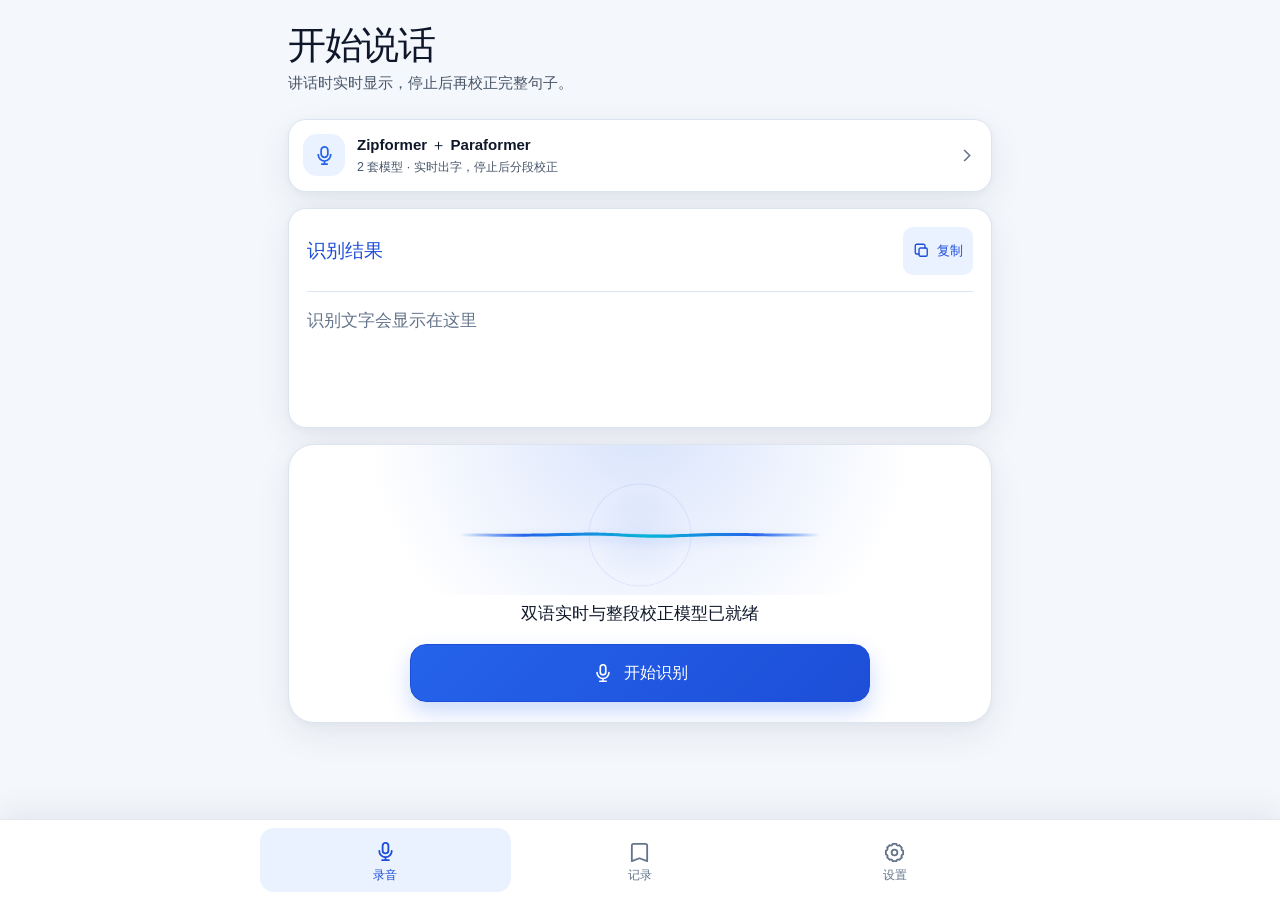
==== android-app/app/src/main/assets/web/index.html @ 5f0e1210 "修复安卓网页安全策略告警" ====
<!doctype html>
<html lang="zh-CN">
<head>
  <meta charset="utf-8">
  <meta name="viewport" content="width=device-width, initial-scale=1, viewport-fit=cover">
  <meta name="color-scheme" content="light dark">
  <meta http-equiv="Content-Security-Policy" content="default-src 'self'; script-src 'self'; style-src 'self'; img-src 'self' data:; connect-src 'none'; media-src 'none'; object-src 'none'; frame-src 'none'; base-uri 'none'; form-action 'none'">
  <title>悬浮语音按钮</title>
  <link rel="stylesheet" href="styles.css?v=20260819-32">
</head>
<body>
  <a class="skip-link" href="#mainContent">跳到主要内容</a>

  <div class="app-shell">
    <main id="mainContent" class="main-content" tabindex="-1">
      <section class="page is-active" data-page="recording" aria-labelledby="recordingTitle">
        <header class="page-header recording-header">
          <div>
            <h1 id="recordingTitle">开始说话</h1>
            <p class="page-intro">讲话时实时显示，停止后再校正完整句子。</p>
          </div>
        </header>

        <button id="activeModelsButton" class="active-models-card" type="button" aria-label="查看识别模型">
          <span class="active-models-icon" aria-hidden="true">
            <svg viewBox="0 0 24 24"><rect x="8.5" y="3" width="7" height="11" rx="3.5"></rect><path d="M5.5 10.5v.8a6.5 6.5 0 0 0 13 0v-.8M12 17.8V21M8.5 21h7"></path></svg>
          </span>
          <span class="active-models-copy">
            <strong id="activeModelsTitle">Zipformer ＋ Paraformer</strong>
            <span id="activeModelsDetail">实时出字，并在停止后分段校正</span>
          </span>
          <svg class="active-models-chevron" viewBox="0 0 24 24" aria-hidden="true"><path d="m9 5 7 7-7 7"></path></svg>
        </button>

        <section class="transcript-card" aria-labelledby="transcriptTitle">
          <div class="section-heading compact-heading">
            <div>
              <h2 id="transcriptTitle" class="transcript-section-title">识别结果</h2>
            </div>
            <button id="copyTranscriptButton" class="icon-text-button" type="button">
              <svg viewBox="0 0 24 24" aria-hidden="true">
                <rect x="8" y="8" width="11" height="11" rx="2"></rect>
                <path d="M16 8V5a2 2 0 0 0-2-2H5a2 2 0 0 0-2 2v9a2 2 0 0 0 2 2h3"></path>
              </svg>
              复制
            </button>
          </div>
          <p id="transcriptText" class="transcript-text is-placeholder">识别文字会显示在这里</p>
          <p id="recognitionAnnouncement" class="visually-hidden" aria-live="polite" aria-atomic="true"></p>
        </section>

        <section class="voice-stage" aria-labelledby="statusText">
          <div class="wave-shell" id="waveShell" data-active="false">
            <div class="wave-halo" aria-hidden="true"></div>
            <svg class="waveform" viewBox="0 0 360 112" role="img" aria-label="实时麦克风声波">
              <defs>
                <linearGradient id="waveGradientPrimary" x1="0" y1="0" x2="1" y2="0">
                  <stop offset="0" stop-color="#2563eb" stop-opacity="0"></stop>
                  <stop offset="0.18" stop-color="#2563eb"></stop>
                  <stop offset="0.52" stop-color="#06b6d4"></stop>
                  <stop offset="0.82" stop-color="#2563eb"></stop>
                  <stop offset="1" stop-color="#2563eb" stop-opacity="0"></stop>
                </linearGradient>
                <linearGradient id="waveGradientSoft" x1="0" y1="0" x2="1" y2="0">
                  <stop offset="0" stop-color="#38bdf8" stop-opacity="0"></stop>
                  <stop offset="0.5" stop-color="#38bdf8" stop-opacity="0.72"></stop>
                  <stop offset="1" stop-color="#38bdf8" stop-opacity="0"></stop>
                </linearGradient>
              </defs>
              <path id="waveBack" class="wave-path wave-path-back" d="M0 56 L360 56"></path>
              <path id="waveMiddle" class="wave-path wave-path-middle" d="M0 56 L360 56"></path>
              <path id="waveFront" class="wave-path wave-path-front" d="M0 56 L360 56"></path>
            </svg>
          </div>

          <div class="status-copy">
            <h2 id="statusText" aria-live="polite">正在检查本地模型…</h2>
          </div>

          <div class="record-actions">
            <button id="recordButton" class="button button-primary record-button" type="button">
              <svg class="button-icon" viewBox="0 0 24 24" aria-hidden="true">
                <rect x="9" y="3" width="6" height="11" rx="3"></rect>
                <path d="M5.5 11.5a6.5 6.5 0 0 0 13 0M12 18v3M8.5 21h7"></path>
              </svg>
              <span id="recordButtonText">开始识别</span>
            </button>
            <button id="cancelButton" class="button button-quiet is-hidden" type="button">取消本次</button>
            <p id="statusHint" class="status-hint">准备完成后即可开始识别</p>
          </div>
        </section>

        <button id="resourceNotice" class="resource-notice is-hidden" type="button">
          <svg viewBox="0 0 24 24" aria-hidden="true"><path d="M12 3v12m0 0 4-4m-4 4-4-4"></path><path d="M5 19h14"></path></svg>
          <span>需要先下载离线模型，点此前往设置</span>
        </button>
      </section>

      <section class="page" data-page="history" aria-labelledby="historyTitle" hidden>
        <header class="page-header">
          <div>
            <h1 id="historyTitle">识别记录</h1>
            <p id="historyCount" class="page-intro">还没有记录</p>
          </div>
          <button id="clearHistoryButton" class="button button-danger-quiet" type="button">清空</button>
        </header>

        <div class="search-field">
          <svg viewBox="0 0 24 24" aria-hidden="true"><circle cx="11" cy="11" r="7"></circle><path d="m20 20-4-4"></path></svg>
          <label class="visually-hidden" for="historySearch">搜索识别记录</label>
          <input id="historySearch" type="search" inputmode="search" placeholder="搜索记录" autocomplete="off">
        </div>

        <div id="historyEmpty" class="empty-state">
          <div class="empty-icon" aria-hidden="true">
            <svg viewBox="0 0 24 24"><path d="M7 3h10a2 2 0 0 1 2 2v16l-7-3-7 3V5a2 2 0 0 1 2-2Z"></path></svg>
          </div>
          <h2>识别完成后会出现在这里</h2>
          <p>最多保存 500 条；本地识别不上传录音，系统识别取决于手机语音服务。</p>
        </div>
        <div id="historyList" class="history-list"></div>
        <button id="loadMoreHistory" class="button button-secondary is-hidden" type="button">显示更多记录</button>
      </section>

      <section class="page" data-page="settings" aria-labelledby="settingsTitle" hidden>
        <header class="page-header">
          <div>
            <h1 id="settingsTitle">设置</h1>
            <p class="page-intro">选择适合中英混说的方案，并管理离线模型。</p>
          </div>
        </header>

        <section class="settings-section" aria-labelledby="engineTitle">
          <div class="section-heading">
            <div>
              <p class="section-kicker engine-section-kicker">识别方案</p>
              <h2 id="engineTitle" class="visually-hidden">识别方案</h2>
            </div>
          </div>
          <div class="engine-mode-switch" role="tablist" aria-label="识别方案类型">
            <button type="button" role="tab" data-engine-mode="correction" aria-selected="true">识别加校正</button>
            <button type="button" role="tab" data-engine-mode="recognition" aria-selected="false">仅识别</button>
          </div>
          <div class="engine-options" id="engineOptions">
            <label class="engine-card" data-engine-mode="correction">
              <input type="radio" name="engine" value="local_dual">
              <span class="radio-mark" aria-hidden="true"></span>
              <span class="engine-copy"><strong>Zipformer ＋ Paraformer</strong><small>两套模型：实时出字，停止后按语音片段校正</small><em>推荐 · 2 套模型 · 约 135.5 MB</em></span>
            </label>
            <label class="engine-card" data-engine-mode="correction">
              <input type="radio" name="engine" value="local_dual_qwen">
              <span class="radio-mark" aria-hidden="true"></span>
              <span class="engine-copy"><strong>Zipformer ＋ Qwen3-ASR</strong><small>实时出字，停止后使用高质量模型校正中英文混说</small><em>高质量 · 2 套模型 · 约 998.6 MB</em></span>
            </label>
            <label class="engine-card" data-engine-mode="recognition">
              <input type="radio" name="engine" value="local_zipformer">
              <span class="radio-mark" aria-hidden="true"></span>
              <span class="engine-copy"><strong>仅 Zipformer</strong><small>一套实时模型：边说边显示，响应更快</small><em>1 套模型 · 约 57.4 MB</em></span>
            </label>
            <label class="engine-card" data-engine-mode="recognition">
              <input type="radio" name="engine" value="local_paraformer">
              <span class="radio-mark" aria-hidden="true"></span>
              <span class="engine-copy"><strong>仅 Paraformer</strong><small>一套整段模型：停止后生成文字，不显示实时结果</small><em>1 套模型 · 约 78.1 MB</em></span>
            </label>
            <label class="engine-card" data-engine-mode="recognition">
              <input type="radio" name="engine" value="local_qwen">
              <span class="radio-mark" aria-hidden="true"></span>
              <span class="engine-copy"><strong>仅 Qwen3-ASR</strong><small>一套高质量整段模型：停止后生成文字，不显示实时结果</small><em>1 套模型 · 约 941.3 MB</em></span>
            </label>
          </div>
        </section>

        <section class="settings-section" aria-labelledby="resourceTitle">
          <div class="section-heading">
            <div>
              <h2 id="resourceTitle" class="resource-section-title">离线模型</h2>
            </div>
          </div>
          <div id="resourceList" class="resource-list"></div>
          <p id="resourceAnnouncement" class="visually-hidden" aria-live="polite" aria-atomic="true"></p>
        </section>

        <section class="settings-section overlay-appearance" aria-labelledby="overlayTitle overlayAppearanceTitle">
          <div class="setting-row">
            <div class="setting-icon" aria-hidden="true">
              <svg viewBox="0 0 24 24"><rect x="3" y="4" width="18" height="16" rx="3"></rect><circle cx="17" cy="8" r="2"></circle></svg>
            </div>
            <div class="setting-copy">
              <h2 id="overlayTitle">悬浮语音按钮</h2>
              <p id="overlayStatus">开启后可在其他应用上方开始识别。</p>
            </div>
            <label class="switch-control">
              <span class="visually-hidden">开启悬浮语音按钮</span>
              <input id="overlaySwitch" type="checkbox">
              <span class="switch-track" aria-hidden="true"><span class="switch-thumb"></span></span>
            </label>
          </div>
          <div class="section-heading">
            <div>
              <p class="section-kicker">悬浮外观</p>
              <h2 id="overlayAppearanceTitle">文字与透明度</h2>
            </div>
          </div>
          <div id="overlayPreview" class="overlay-demo" aria-label="可交互的悬浮球预览">
            <div id="overlayPreviewText" class="overlay-demo-text" aria-live="polite">待机：点击悬浮球开始识别。</div>
            <button id="overlayPreviewOrb" class="overlay-demo-orb" type="button" aria-pressed="false" aria-label="悬浮球当前为待机，点击开始录音">
              <svg id="overlayWaveform" class="overlay-waveform" viewBox="0 0 120 72" aria-hidden="true" focusable="false">
                <defs>
                  <linearGradient id="overlayWaveGradientPrimary" x1="0" y1="0" x2="1" y2="0">
                    <stop offset="0" stop-color="#2563eb" stop-opacity="0"></stop>
                    <stop offset="0.18" stop-color="#2563eb"></stop>
                    <stop offset="0.52" stop-color="#06b6d4"></stop>
                    <stop offset="0.82" stop-color="#2563eb"></stop>
                    <stop offset="1" stop-color="#2563eb" stop-opacity="0"></stop>
                  </linearGradient>
                  <linearGradient id="overlayWaveGradientSoft" x1="0" y1="0" x2="1" y2="0">
                    <stop offset="0" stop-color="#38bdf8" stop-opacity="0"></stop>
                    <stop offset="0.5" stop-color="#38bdf8" stop-opacity="0.76"></stop>
                    <stop offset="1" stop-color="#38bdf8" stop-opacity="0"></stop>
                  </linearGradient>
                </defs>
                <path id="overlayWaveBack" class="overlay-wave-path overlay-wave-path-back" d="M0 36 L120 36"></path>
                <path id="overlayWaveMiddle" class="overlay-wave-path overlay-wave-path-middle" d="M0 36 L120 36"></path>
                <path id="overlayWaveFront" class="overlay-wave-path overlay-wave-path-front" d="M0 36 L120 36"></path>
              </svg>
            </button>
          </div>
          <div class="setting-row setting-row-compact">
            <div class="setting-copy">
              <h3>显示识别文字框</h3>
              <p>关闭后只显示悬浮球，识别结果仍会保存到记录。</p>
            </div>
            <label class="switch-control">
              <span class="visually-hidden">显示悬浮识别文字框</span>
              <input id="overlayTextSwitch" type="checkbox">
              <span class="switch-track" aria-hidden="true"><span class="switch-thumb"></span></span>
            </label>
          </div>
          <div class="range-setting">
            <label for="overlayOpacity">透明度</label>
            <input id="overlayOpacity" type="range" min="35" max="100" step="1" value="72">
            <output id="overlayOpacityValue" for="overlayOpacity">72%</output>
          </div>
          <div class="range-setting">
            <label for="overlaySize">大小</label>
            <input id="overlaySize" type="range" min="48" max="88" step="2" value="64">
            <output id="overlaySizeValue" for="overlaySize">64 dp</output>
          </div>
        </section>

        <section class="settings-section" aria-labelledby="diagnosticsTitle">
          <div class="section-heading">
            <div>
              <p class="section-kicker">排查问题</p>
              <h2 id="diagnosticsTitle">诊断与日志</h2>
            </div>
          </div>
          <p class="section-description">诊断摘要不包含录音或识别正文，可在反馈问题时复制。</p>
          <button id="copyDiagnosticsButton" class="diagnostics-action" type="button">
            <svg viewBox="0 0 24 24" aria-hidden="true"><rect x="8" y="8" width="11" height="11" rx="2"></rect><path d="M16 8V6a2 2 0 0 0-2-2H6a2 2 0 0 0-2 2v8a2 2 0 0 0 2 2h2"></path></svg>
            <span>复制诊断信息</span>
          </button>
        </section>

        <section class="privacy-note" aria-label="隐私说明">
          <svg viewBox="0 0 24 24" aria-hidden="true"><path d="M12 3 4.5 6v5c0 4.7 3.1 8.1 7.5 10 4.4-1.9 7.5-5.3 7.5-10V6L12 3Z"></path><path d="m9 12 2 2 4-4"></path></svg>
          <p>本地识别不会上传录音，应用也不保存录音。日志只记录运行状态，不记录识别正文。</p>
        </section>
        <p id="versionText" class="version-text"></p>
      </section>
    </main>

    <nav class="bottom-nav" aria-label="主要页面">
      <div class="bottom-nav-inner">
        <button class="nav-item is-active" type="button" data-target="recording" aria-current="page">
          <span class="nav-icon"><svg viewBox="0 0 24 24" aria-hidden="true"><rect x="9" y="3" width="6" height="11" rx="3"></rect><path d="M5.5 11.5a6.5 6.5 0 0 0 13 0M12 18v3M8.5 21h7"></path></svg></span>
          <span>录音</span>
        </button>
        <button class="nav-item" type="button" data-target="history">
          <span class="nav-icon"><svg viewBox="0 0 24 24" aria-hidden="true"><path d="M6 3h12a2 2 0 0 1 2 2v16l-8-3-8 3V5a2 2 0 0 1 2-2Z"></path></svg></span>
          <span>记录</span>
        </button>
        <button class="nav-item" type="button" data-target="settings">
          <span class="nav-icon"><svg viewBox="0 0 24 24" aria-hidden="true"><circle cx="12" cy="12" r="3"></circle><path d="M19.4 15a1.7 1.7 0 0 0 .34 1.88l.06.06-2.83 2.83-.06-.06a1.7 1.7 0 0 0-1.88-.34 1.7 1.7 0 0 0-1.03 1.56V21h-4v-.08A1.7 1.7 0 0 0 9 19.36a1.7 1.7 0 0 0-1.88.34l-.06.06-2.83-2.83.06-.06A1.7 1.7 0 0 0 4.63 15 1.7 1.7 0 0 0 3.08 14H3v-4h.08A1.7 1.7 0 0 0 4.64 9a1.7 1.7 0 0 0-.34-1.88l-.06-.06 2.83-2.83.06.06A1.7 1.7 0 0 0 9 4.63 1.7 1.7 0 0 0 10 3.08V3h4v.08A1.7 1.7 0 0 0 15 4.64a1.7 1.7 0 0 0 1.88-.34l.06-.06 2.83 2.83-.06.06A1.7 1.7 0 0 0 19.37 9 1.7 1.7 0 0 0 20.92 10H21v4h-.08A1.7 1.7 0 0 0 19.4 15Z"></path></svg></span>
          <span>设置</span>
        </button>
      </div>
    </nav>
  </div>

  <dialog id="confirmDialog" class="confirm-dialog" aria-labelledby="confirmTitle">
    <div class="dialog-heading">
      <div class="dialog-icon" aria-hidden="true">
        <svg viewBox="0 0 24 24"><path d="M12 3 2.8 19a1.4 1.4 0 0 0 1.2 2h16a1.4 1.4 0 0 0 1.2-2L12 3Z"></path><path d="M12 9v5m0 3h.01"></path></svg>
      </div>
      <h2 id="confirmTitle">请确认</h2>
    </div>
    <p id="confirmMessage"></p>
    <div class="dialog-actions">
      <button id="confirmCancel" class="button button-secondary" type="button">取消</button>
      <button id="confirmAccept" class="button button-danger" type="button">确认删除</button>
    </div>
  </dialog>

  <div id="toast" class="toast" role="status" aria-live="polite" aria-atomic="true"></div>
  <script src="app.js?v=20260819-32" defer></script>
</body>
</html>
---- android-app/app/src/main/assets/web/styles.css ----
:root {
  color-scheme: light dark;
  --color-primary: #2563eb;
  --color-primary-strong: #1d4ed8;
  --color-primary-soft: #eaf1ff;
  --color-accent: #0891b2;
  --color-background: #f4f7fb;
  --color-surface: #ffffff;
  --color-surface-raised: #ffffff;
  --color-surface-muted: #f7f9fc;
  --color-text: #0f172a;
  --color-text-secondary: #475569;
  --color-text-tertiary: #64748b;
  --color-border: #dce4ef;
  --color-border-strong: #c9d5e5;
  --color-danger: #b42318;
  --color-danger-soft: #fff1f0;
  --color-success: #047857;
  --color-success-soft: #e8f7f1;
  --shadow-card: 0 12px 34px rgba(35, 57, 91, 0.08), 0 2px 8px rgba(35, 57, 91, 0.04);
  --shadow-nav: 0 -8px 30px rgba(35, 57, 91, 0.08);
  --radius-sm: 12px;
  --radius-md: 18px;
  --radius-lg: 26px;
  --ease-out: cubic-bezier(0.23, 1, 0.32, 1);
  --ease-in-out: cubic-bezier(0.77, 0, 0.175, 1);
  --duration-fast: 140ms;
  --duration-normal: 200ms;
  --content-width: 760px;
  font-family: -apple-system, BlinkMacSystemFont, "Segoe UI", "Noto Sans CJK SC", "Microsoft YaHei", sans-serif;
  font-synthesis: none;
  -webkit-text-size-adjust: 100%;
  text-rendering: optimizeLegibility;
}

@media (prefers-color-scheme: dark) {
  :root {
    --color-primary: #6ea0ff;
    --color-primary-strong: #8ab3ff;
    --color-primary-soft: #162a4f;
    --color-accent: #4dd4ed;
    --color-background: #09111f;
    --color-surface: #111c2e;
    --color-surface-raised: #162237;
    --color-surface-muted: #0d1727;
    --color-text: #f3f7ff;
    --color-text-secondary: #bac7d9;
    --color-text-tertiary: #93a4ba;
    --color-border: #27364c;
    --color-border-strong: #384a63;
    --color-danger: #ff8b84;
    --color-danger-soft: #3c1b20;
    --color-success: #5ce1b7;
    --color-success-soft: #12382f;
    --shadow-card: 0 14px 38px rgba(0, 0, 0, 0.24), 0 2px 8px rgba(0, 0, 0, 0.18);
    --shadow-nav: 0 -8px 30px rgba(0, 0, 0, 0.28);
  }
}

* {
  box-sizing: border-box;
}

html,
body {
  min-height: 100%;
  margin: 0;
  background: var(--color-background);
  color: var(--color-text);
}

body {
  min-height: 100dvh;
  overflow-x: hidden;
  line-height: 1.55;
  -webkit-tap-highlight-color: transparent;
}

button,
input {
  font: inherit;
}

button,
label,
input[type="radio"],
input[type="checkbox"] {
  touch-action: manipulation;
}

button {
  color: inherit;
}

button:focus-visible,
input:focus-visible,
a:focus-visible {
  outline: 3px solid color-mix(in srgb, var(--color-primary) 72%, transparent);
  outline-offset: 3px;
}

button:disabled {
  cursor: default;
  opacity: 0.46;
}

[hidden],
.is-hidden {
  display: none !important;
}

.visually-hidden {
  position: absolute !important;
  width: 1px !important;
  height: 1px !important;
  padding: 0 !important;
  margin: -1px !important;
  overflow: hidden !important;
  clip: rect(0, 0, 0, 0) !important;
  white-space: nowrap !important;
  border: 0 !important;
}

.skip-link {
  position: fixed;
  z-index: 1000;
  top: 8px;
  left: 8px;
  padding: 10px 14px;
  border-radius: 10px;
  background: var(--color-text);
  color: var(--color-surface);
  transform: translateY(-160%);
  transition: transform var(--duration-normal) var(--ease-out);
}

.skip-link:focus {
  transform: translateY(0);
}

.app-shell {
  min-height: 100dvh;
}

.main-content {
  width: 100%;
  min-height: 100dvh;
}

.page {
  width: min(100%, var(--content-width));
  min-height: 100dvh;
  margin: 0 auto;
  padding: max(24px, env(safe-area-inset-top)) max(18px, env(safe-area-inset-right)) calc(128px + env(safe-area-inset-bottom)) max(18px, env(safe-area-inset-left));
}

.page-header {
  display: flex;
  flex-wrap: wrap;
  align-items: flex-start;
  justify-content: space-between;
  gap: 16px;
  margin-bottom: 24px;
}

.page-header h1,
.section-heading h2,
.setting-copy h2,
.empty-state h2,
.confirm-dialog h2,
.status-copy h2 {
  margin: 0;
  color: var(--color-text);
}

.page-header h1 {
  font-size: clamp(1.8rem, 7vw, 2.35rem);
  line-height: 1.12;
  letter-spacing: -0.035em;
}

.eyebrow,
.section-kicker {
  margin: 0 0 4px;
  color: var(--color-primary-strong);
  font-size: 0.76rem;
  font-weight: 760;
  letter-spacing: 0.08em;
}

.page-intro,
.section-description,
.setting-copy p,
.privacy-note p,
.empty-state p,
.confirm-dialog p {
  margin: 6px 0 0;
  color: var(--color-text-secondary);
  font-size: 0.93rem;
}

.page-intro {
  max-width: 34rem;
}

.voice-stage,
.transcript-card,
.settings-section {
  border: 1px solid var(--color-border);
  background: var(--color-surface);
  box-shadow: var(--shadow-card);
}

.voice-stage {
  position: relative;
  overflow: hidden;
  padding: 22px 18px 20px;
  border-radius: var(--radius-lg);
}

[data-page="recording"] > .active-models-card { margin-top: 0; }

.voice-stage::before {
  position: absolute;
  inset: 0 0 auto;
  height: 150px;
  background: radial-gradient(circle at 50% -20%, color-mix(in srgb, var(--color-primary) 18%, transparent), transparent 70%);
  content: "";
  pointer-events: none;
}

.wave-shell {
  position: relative;
  display: grid;
  width: 100%;
  height: 136px;
  place-items: center;
}

.wave-halo {
  position: absolute;
  width: 112px;
  height: 112px;
  border: 1px solid color-mix(in srgb, var(--color-primary) 22%, transparent);
  border-radius: 50%;
  background: radial-gradient(circle, color-mix(in srgb, var(--color-primary) 12%, transparent), transparent 68%);
  opacity: 0.46;
  transform: scale(0.92);
  transition: opacity var(--duration-normal) var(--ease-out), transform var(--duration-normal) var(--ease-out);
}

.wave-shell[data-active="true"] .wave-halo {
  opacity: 1;
  transform: scale(1);
}

.waveform {
  position: relative;
  z-index: 1;
  width: 100%;
  height: 112px;
  overflow: visible;
}

.wave-path {
  fill: none;
  vector-effect: non-scaling-stroke;
  stroke-linecap: round;
  stroke-linejoin: round;
}

.wave-path-back {
  stroke: url("#waveGradientSoft");
  stroke-width: 1.6;
  opacity: 0.45;
}

.wave-path-middle {
  stroke: url("#waveGradientSoft");
  stroke-width: 2.1;
  opacity: 0.7;
}

.wave-path-front {
  stroke: url("#waveGradientPrimary");
  stroke-width: 3;
  filter: drop-shadow(0 3px 5px color-mix(in srgb, var(--color-primary) 20%, transparent));
}

.status-copy {
  position: relative;
  z-index: 1;
  text-align: center;
}

.status-copy h2 {
  font-size: 1.06rem;
  line-height: 1.35;
}

.status-hint {
  min-height: 1.4em;
  margin: 0;
  color: var(--color-text-tertiary);
  font-size: 0.8rem;
  text-align: center;
}

.status-hint:empty { display: none; }

.record-actions {
  position: relative;
  z-index: 1;
  display: flex;
  flex-direction: column;
  gap: 10px;
  margin-top: 18px;
}

.button {
  display: inline-flex;
  min-width: 48px;
  min-height: 48px;
  align-items: center;
  justify-content: center;
  border: 1px solid transparent;
  border-radius: var(--radius-sm);
  cursor: pointer;
  font-size: 0.94rem;
  font-weight: 720;
  transition: background-color var(--duration-fast) ease, border-color var(--duration-fast) ease, color var(--duration-fast) ease, opacity var(--duration-fast) ease, transform var(--duration-fast) var(--ease-out), box-shadow var(--duration-fast) ease;
}

.button:active:not(:disabled),
.icon-text-button:active,
.resource-notice:active,
.history-icon-action:active {
  transform: scale(0.98);
}

.button-primary {
  border-color: var(--color-primary-strong);
  background: linear-gradient(135deg, var(--color-primary), var(--color-primary-strong));
  color: #ffffff;
  box-shadow: 0 10px 22px color-mix(in srgb, var(--color-primary) 24%, transparent);
}

.button-primary[data-active="true"] {
  border-color: color-mix(in srgb, var(--color-text) 15%, var(--color-primary));
  background: var(--color-text);
  box-shadow: none;
}

.record-button {
  min-height: 58px;
  gap: 10px;
  border-radius: 16px;
  font-size: 1.02rem;
}

.button-icon,
.icon-text-button svg,
.resource-notice svg,
.search-field svg,
.setting-icon svg,
.privacy-note svg,
.nav-icon svg,
.empty-icon svg,
.dialog-icon svg {
  fill: none;
  stroke: currentColor;
  stroke-linecap: round;
  stroke-linejoin: round;
  stroke-width: 1.8;
}

.button-icon {
  width: 22px;
  height: 22px;
}

.button-secondary {
  border-color: var(--color-border-strong);
  background: var(--color-surface);
  color: var(--color-text);
}

.button-quiet {
  min-height: 48px;
  background: transparent;
  color: var(--color-text-secondary);
}

.button-danger,
.button-danger-quiet {
  color: var(--color-danger);
}

.button-danger {
  border-color: var(--color-danger);
  background: var(--color-danger);
  color: #ffffff;
}

.button-danger-quiet {
  min-width: 56px;
  background: var(--color-danger-soft);
  border-color: color-mix(in srgb, var(--color-danger) 20%, var(--color-border));
}

.transcript-card {
  margin: 0 0 16px;
  padding: 18px;
  border-radius: var(--radius-md);
}

.section-heading {
  display: flex;
  align-items: flex-start;
  justify-content: space-between;
  gap: 16px;
}

.section-heading h2 {
  font-size: 1.16rem;
  line-height: 1.3;
}

.compact-heading {
  align-items: center;
}

.compact-heading .transcript-section-title { color: var(--color-primary-strong); }

.icon-text-button {
  display: inline-flex;
  min-width: 64px;
  min-height: 48px;
  align-items: center;
  justify-content: center;
  gap: 6px;
  padding: 0 10px;
  border: 0;
  border-radius: 10px;
  background: var(--color-primary-soft);
  color: var(--color-primary-strong);
  cursor: pointer;
  font-size: 0.83rem;
  font-weight: 720;
  transition: background-color var(--duration-fast) ease, color var(--duration-fast) ease, transform var(--duration-fast) var(--ease-out);
}

.icon-text-button svg {
  width: 18px;
  height: 18px;
}

.transcript-text {
  min-height: 118px;
  margin: 16px 0 0;
  padding-top: 14px;
  border-top: 1px solid var(--color-border);
  color: var(--color-text);
  font-size: 1.08rem;
  line-height: 1.72;
  overflow-wrap: anywhere;
  user-select: text;
  -webkit-user-select: text;
}

.transcript-text.is-placeholder {
  color: var(--color-text-tertiary);
}

.resource-notice {
  display: flex;
  width: 100%;
  min-height: 52px;
  align-items: center;
  gap: 10px;
  margin-top: 14px;
  padding: 10px 14px;
  border: 1px solid color-mix(in srgb, #d97706 32%, var(--color-border));
  border-radius: var(--radius-sm);
  background: color-mix(in srgb, #f59e0b 10%, var(--color-surface));
  color: color-mix(in srgb, #b45309 76%, var(--color-text));
  cursor: pointer;
  font-size: 0.86rem;
  font-weight: 680;
  text-align: left;
  transition: background-color var(--duration-fast) ease, transform var(--duration-fast) var(--ease-out);
}

.active-models-card {
  width: 100%;
  display: grid;
  grid-template-columns: 42px minmax(0, 1fr) 20px;
  align-items: center;
  gap: 12px;
  margin: 0 0 16px;
  padding: 13px 14px;
  color: var(--color-text);
  text-align: left;
  border: 1px solid var(--color-border);
  border-radius: 18px;
  background: var(--color-surface-raised);
  box-shadow: var(--shadow-card);
}

.active-models-card:active { transform: scale(0.985); }

.active-models-icon {
  width: 42px;
  height: 42px;
  display: grid;
  place-items: center;
  color: var(--color-primary);
  border-radius: 14px;
  background: var(--color-primary-soft);
}

.active-models-icon svg { width: 23px; fill: none; stroke: currentColor; stroke-width: 1.8; }
.active-models-copy { min-width: 0; display: grid; gap: 2px; }
.active-models-copy small { color: var(--color-text-tertiary); font-size: 0.75rem; }
.active-models-copy strong { overflow: hidden; font-size: 0.94rem; text-overflow: ellipsis; white-space: nowrap; }
.active-models-copy span { color: var(--color-text-secondary); font-size: 0.78rem; }
.active-models-chevron { width: 19px; fill: none; stroke: var(--color-text-tertiary); stroke-width: 2; }

.resource-notice svg {
  width: 22px;
  height: 22px;
  flex: 0 0 auto;
}

.search-field {
  display: flex;
  height: 50px;
  align-items: center;
  gap: 10px;
  margin-bottom: 18px;
  padding: 0 14px;
  border: 1px solid var(--color-border);
  border-radius: 15px;
  background: var(--color-surface);
  box-shadow: 0 3px 12px rgba(35, 57, 91, 0.04);
}

.search-field:focus-within {
  border-color: var(--color-primary);
  box-shadow: 0 0 0 3px color-mix(in srgb, var(--color-primary) 14%, transparent);
}

.search-field svg {
  width: 20px;
  height: 20px;
  color: var(--color-text-tertiary);
}

.search-field input {
  min-width: 0;
  flex: 1;
  border: 0;
  outline: 0;
  background: transparent;
  color: var(--color-text);
  font-size: 1rem;
}

.search-field input::placeholder {
  color: var(--color-text-tertiary);
  opacity: 1;
}

.empty-state {
  padding: 64px 20px;
  color: var(--color-text-secondary);
  text-align: center;
}

.empty-icon {
  display: grid;
  width: 60px;
  height: 60px;
  margin: 0 auto 18px;
  place-items: center;
  border-radius: 20px;
  background: var(--color-primary-soft);
  color: var(--color-primary-strong);
}

.empty-icon svg {
  width: 28px;
  height: 28px;
}

.empty-state h2 {
  font-size: 1.08rem;
}

.page[data-page="history"] {
  flex-direction: column;
}

.page[data-page="history"]:not([hidden]) {
  display: flex;
}

.history-list {
  display: grid;
  gap: 12px;
  margin-top: auto;
  padding-top: 12px;
}

.history-card {
  position: relative;
  min-height: 132px;
  padding: 16px;
  padding-right: 54px;
  border: 1px solid var(--color-border);
  border-radius: var(--radius-md);
  background: var(--color-surface);
  box-shadow: 0 5px 18px rgba(35, 57, 91, 0.05);
  cursor: pointer;
  transition: background-color var(--duration-fast) ease, border-color var(--duration-fast) ease, transform var(--duration-fast) var(--ease-out);
}

.history-card:active { transform: scale(0.992); }
.history-card:focus-visible { outline: 3px solid color-mix(in srgb, var(--color-primary) 72%, transparent); outline-offset: 3px; }

.history-text {
  margin: 0;
  color: var(--color-text);
  font-size: 1rem;
  line-height: 1.64;
  overflow-wrap: anywhere;
  white-space: pre-wrap;
  user-select: text;
  -webkit-user-select: text;
}

.history-meta {
  margin: 0;
  color: var(--color-text-tertiary);
  font-size: 0.76rem;
}

.history-footer {
  display: flex;
  align-items: center;
  justify-content: space-between;
  gap: 12px;
  min-height: 32px;
  margin-top: 10px;
}

.history-icon-action {
  position: absolute;
  display: grid;
  width: 48px;
  height: 48px;
  place-items: center;
  border: 0;
  border-radius: 14px;
  background: transparent;
  color: var(--color-text-tertiary);
  cursor: pointer;
  transition: background-color var(--duration-fast) ease, color var(--duration-fast) ease, transform var(--duration-fast) var(--ease-out);
}

.history-icon-action svg { width: 19px; height: 19px; fill: none; stroke: currentColor; stroke-width: 1.9; stroke-linecap: round; stroke-linejoin: round; }
.history-icon-action:active { transform: scale(0.92); }
.history-copy {
  position: static;
  flex: 0 0 auto;
  width: 32px;
  height: 32px;
  margin: -4px -4px -4px 0;
  border-radius: 10px;
  color: var(--color-text-tertiary);
}
.history-remove { right: 7px; top: 6px; color: var(--color-text-tertiary); }

.setting-row.setting-row-compact { grid-template-columns: minmax(0, 1fr) auto; margin-top: 14px; padding-top: 14px; border-top: 1px solid var(--color-border); }
.setting-copy h3 { margin: 0; color: var(--color-text); font-size: 0.96rem; }
.overlay-appearance > .section-heading { margin-top: 18px; padding-top: 18px; border-top: 1px solid var(--color-border); }
.overlay-demo {
  position: relative;
  display: flex;
  min-height: 118px;
  align-items: center;
  justify-content: flex-end;
  gap: 10px;
  margin-top: 14px;
  padding: 18px;
  overflow: hidden;
  border: 1px solid var(--color-border);
  border-radius: 16px;
  background:
    radial-gradient(circle at 18% 22%, rgba(85, 134, 255, 0.26), transparent 34%),
    radial-gradient(circle at 82% 78%, rgba(55, 201, 196, 0.22), transparent 38%),
    linear-gradient(145deg, #e9effc, #f8fbff 58%, #e8f5f4);
}
.overlay-demo::before {
  position: absolute;
  inset: 0;
  background-image: linear-gradient(rgba(255,255,255,.34) 1px, transparent 1px), linear-gradient(90deg, rgba(255,255,255,.34) 1px, transparent 1px);
  background-size: 20px 20px;
  content: "";
  pointer-events: none;
}
.overlay-demo-text {
  position: relative;
  max-width: 220px;
  padding: 11px 13px;
  border: 1px solid rgba(255, 255, 255, 0.78);
  border-radius: 14px;
  background: rgba(255, 255, 255, 0.68);
  color: var(--color-text);
  font-size: 0.78rem;
  line-height: 1.5;
  box-shadow: 0 8px 24px rgba(42, 72, 130, 0.13);
  backdrop-filter: blur(14px) saturate(1.25);
  -webkit-backdrop-filter: blur(14px) saturate(1.25);
}
.overlay-demo-text.is-hidden { display: none; }
.overlay-demo-orb {
  position: relative;
  display: grid;
  flex: 0 0 auto;
  width: var(--overlay-demo-size, 64px);
  height: var(--overlay-demo-size, 64px);
  place-items: center;
  padding: 0;
  appearance: none;
  cursor: pointer;
  border: 1px solid rgba(104, 156, 244, .58);
  border-radius: 50%;
  opacity: var(--overlay-demo-opacity, .72);
  background: rgba(255, 255, 255, .78);
  box-shadow: 0 0 18px rgba(63, 123, 255, .3), inset 0 0 16px rgba(255, 255, 255, .8);
  backdrop-filter: blur(16px) saturate(1.35);
  isolation: isolate;
  transition: opacity var(--duration-fast) ease, transform 150ms var(--ease-out);
  -webkit-backdrop-filter: blur(16px) saturate(1.35);
}
.overlay-demo-orb:active { transform: scale(.97); transition-duration: 110ms; }
.overlay-demo-orb:focus-visible { outline: 3px solid rgba(38, 99, 235, .32); outline-offset: 4px; }
.overlay-demo-orb::before {
  position: absolute;
  z-index: 0;
  inset: -1px;
  border-radius: 50%;
  box-shadow: 0 0 0 1px rgba(38, 99, 235, .32), 0 0 25px rgba(38, 99, 235, .54);
  content: "";
  opacity: 0;
  pointer-events: none;
  transition: opacity 140ms var(--ease-out);
}
.overlay-demo-orb.is-recording::before { opacity: 1; }
.overlay-demo-orb::after {
  position: absolute;
  inset: 5px;
  border-radius: 50%;
  background: radial-gradient(circle at 35% 25%, rgba(255,255,255,.88), transparent 34%);
  content: "";
  pointer-events: none;
}
.overlay-demo-orb .overlay-waveform {
  position: relative;
  z-index: 1;
  display: block;
  width: calc(var(--overlay-demo-size, 64px) - 8px);
  height: calc(var(--overlay-demo-size, 64px) - 8px);
  overflow: visible;
}
.overlay-wave-path {
  fill: none;
  stroke-linecap: round;
  stroke-linejoin: round;
  transition: opacity 140ms var(--ease-out);
}
.overlay-wave-path-back { stroke: url("#overlayWaveGradientSoft"); stroke-width: 2.2; opacity: .34; }
.overlay-wave-path-middle { stroke: url("#overlayWaveGradientSoft"); stroke-width: 2.9; opacity: .66; }
.overlay-wave-path-front { stroke: url("#overlayWaveGradientPrimary"); stroke-width: 4.2; filter: drop-shadow(0 2px 3px rgba(37, 99, 235, .2)); }
.overlay-waveform[data-active="false"] .overlay-wave-path-back { opacity: .12; }
.overlay-waveform[data-active="false"] .overlay-wave-path-middle { opacity: .22; }
.overlay-waveform[data-active="false"] .overlay-wave-path-front { opacity: .68; }
.range-setting {
  display: grid;
  grid-template-columns: auto minmax(0, 1fr) auto;
  gap: 12px;
  align-items: center;
  margin-top: 12px;
  padding-top: 12px;
  border-top: 1px solid var(--color-border);
}
.range-setting + .range-setting { margin-top: 10px; padding-top: 10px; }
.range-setting > label { color: var(--color-text); font-weight: 700; }
.range-setting > output { min-width: 48px; color: var(--color-primary-strong); font-weight: 700; text-align: right; }
.range-setting input[type="range"] { width: 100%; min-width: 0; min-height: 40px; margin: 0; accent-color: var(--color-primary); }
.range-setting p { margin: 0; color: var(--color-text-secondary); font-size: 0.82rem; }

#loadMoreHistory {
  width: 100%;
  margin-top: 14px;
}

.settings-section {
  margin-bottom: 16px;
  padding: 18px;
  border-radius: var(--radius-md);
}

.engine-section-kicker {
  font-size: 0.9rem;
}

.section-description {
  margin: 9px 0 15px;
}

.engine-mode-switch {
  display: grid;
  grid-template-columns: 1fr 1fr;
  gap: 4px;
  margin-top: 14px;
  padding: 4px;
  border: 1px solid var(--color-border);
  border-radius: 14px;
  background: var(--color-surface-muted);
}

.engine-mode-switch button {
  min-height: 42px;
  padding: 0 10px;
  border: 0;
  border-radius: 10px;
  background: transparent;
  color: var(--color-text-secondary);
  font: inherit;
  font-weight: 760;
  cursor: pointer;
}

.engine-mode-switch button[aria-selected="true"] {
  background: var(--color-surface);
  color: var(--color-primary-strong);
  box-shadow: 0 2px 8px rgba(35, 57, 91, 0.09);
}

.engine-mode-switch button:focus-visible {
  outline: 3px solid color-mix(in srgb, var(--color-primary) 30%, transparent);
  outline-offset: 1px;
}

.engine-options {
  display: grid;
  gap: 10px;
  margin-top: 10px;
}

.engine-card {
  position: relative;
  display: grid;
  min-height: 86px;
  grid-template-columns: 22px minmax(0, 1fr);
  gap: 12px;
  align-items: start;
  padding: 14px;
  border: 1px solid var(--color-border);
  border-radius: 15px;
  background: var(--color-surface-muted);
  cursor: pointer;
  transition: background-color var(--duration-normal) ease, border-color var(--duration-normal) ease, box-shadow var(--duration-normal) ease;
}

.engine-card:has(input:checked) {
  border-color: var(--color-primary);
  background: var(--color-primary-soft);
  box-shadow: 0 0 0 2px color-mix(in srgb, var(--color-primary) 11%, transparent);
}

.engine-card input {
  position: absolute;
  opacity: 0;
  pointer-events: none;
}

.radio-mark {
  width: 20px;
  height: 20px;
  margin-top: 2px;
  border: 2px solid var(--color-border-strong);
  border-radius: 50%;
  background: var(--color-surface);
  box-shadow: inset 0 0 0 4px var(--color-surface);
  transition: background-color var(--duration-fast) ease, border-color var(--duration-fast) ease;
}

.engine-card input:checked + .radio-mark {
  border-color: var(--color-primary);
  background: var(--color-primary);
}

.engine-card input:focus-visible + .radio-mark {
  outline: 3px solid color-mix(in srgb, var(--color-primary) 35%, transparent);
  outline-offset: 3px;
}

.engine-copy {
  display: grid;
  gap: 3px;
  min-width: 0;
}

.engine-copy strong {
  color: var(--color-text);
  font-size: 0.96rem;
}

.engine-copy small,
.engine-copy em {
  color: var(--color-text-secondary);
  font-size: 0.8rem;
  font-style: normal;
  line-height: 1.46;
}

.engine-copy em {
  color: var(--color-text-tertiary);
}

.resource-section-title {
  color: var(--color-primary-strong) !important;
}

.resource-list {
  display: grid;
  gap: 10px;
  margin-top: 12px;
}

.resource-card {
  padding: 14px;
  border: 1px solid var(--color-border);
  border-radius: 15px;
  background: var(--color-surface-muted);
}

.resource-card-header,
.resource-card-footer,
.resource-stats {
  display: flex;
  align-items: center;
  justify-content: space-between;
  gap: 12px;
}

.resource-card-header {
  flex-wrap: wrap;
}

.resource-card h3 {
  margin: 0;
  color: var(--color-text);
  font-size: 0.95rem;
}

.resource-card p {
  margin: 4px 0 0;
  color: var(--color-text-secondary);
  font-size: 0.79rem;
}

.resource-state-label {
  flex: 0 0 auto;
  color: var(--color-text-tertiary);
  font-size: 0.74rem;
  font-weight: 720;
}

.resource-state-label.is-available {
  color: var(--color-success);
}

.resource-state-label.is-error {
  color: var(--color-danger);
}

.resource-progress {
  display: block;
  width: 100%;
  height: 7px;
  margin: 13px 0 7px;
  border: 0;
  overflow: hidden;
  border-radius: 999px;
  background: color-mix(in srgb, var(--color-border) 68%, transparent);
  color: var(--color-primary);
  appearance: none;
  -webkit-appearance: none;
}

.resource-progress::-webkit-progress-bar {
  border-radius: 999px;
  background: color-mix(in srgb, var(--color-border) 68%, transparent);
}

.resource-progress::-webkit-progress-value {
  border-radius: 999px;
  background: linear-gradient(90deg, var(--color-primary), var(--color-accent));
}

.resource-stats {
  flex-wrap: wrap;
  color: var(--color-text-tertiary);
  font-size: 0.72rem;
  font-variant-numeric: tabular-nums;
}

.resource-error {
  margin-top: 8px !important;
  color: var(--color-danger) !important;
}

.resource-card-footer {
  margin-top: 12px;
}

.resource-action {
  min-height: 48px;
  flex: 1;
  padding: 0 12px;
  border: 1px solid var(--color-border-strong);
  border-radius: 10px;
  background: var(--color-surface);
  color: var(--color-primary-strong);
  cursor: pointer;
  font-size: 0.82rem;
  font-weight: 720;
  transition: background-color var(--duration-fast) ease, border-color var(--duration-fast) ease, color var(--duration-fast) ease, transform var(--duration-fast) var(--ease-out);
}

.resource-action.is-danger {
  color: var(--color-danger);
}

.diagnostics-action {
  display: inline-flex;
  min-height: 48px;
  width: 100%;
  align-items: center;
  justify-content: center;
  gap: 9px;
  margin-top: 13px;
  border: 1px solid var(--color-border-strong);
  border-radius: 12px;
  background: var(--color-surface-muted);
  color: var(--color-primary-strong);
  cursor: pointer;
  font: inherit;
  font-size: 0.88rem;
  font-weight: 720;
  transition: background-color var(--duration-fast) ease, border-color var(--duration-fast) ease, transform var(--duration-fast) var(--ease-out);
}

.diagnostics-action svg {
  width: 19px;
  height: 19px;
  fill: none;
  stroke: currentColor;
  stroke-linecap: round;
  stroke-linejoin: round;
  stroke-width: 1.8;
}

.setting-row {
  display: grid;
  grid-template-columns: 44px minmax(0, 1fr) auto;
  gap: 12px;
  align-items: center;
}

.setting-icon {
  display: grid;
  width: 44px;
  height: 44px;
  place-items: center;
  border-radius: 14px;
  background: var(--color-primary-soft);
  color: var(--color-primary-strong);
}

.setting-icon svg {
  width: 23px;
  height: 23px;
}

.setting-copy h2 {
  font-size: 1rem;
}

.setting-copy p {
  margin-top: 3px;
  font-size: 0.8rem;
}

.switch-control {
  position: relative;
  display: grid;
  width: 54px;
  height: 48px;
  place-items: center;
  cursor: pointer;
}

.switch-control input {
  position: absolute;
  opacity: 0;
}

.switch-track {
  display: block;
  width: 46px;
  height: 28px;
  padding: 3px;
  border-radius: 999px;
  background: var(--color-border-strong);
  transition: background-color var(--duration-normal) ease;
}

.switch-thumb {
  display: block;
  width: 22px;
  height: 22px;
  border-radius: 50%;
  background: #ffffff;
  box-shadow: 0 2px 6px rgba(15, 23, 42, 0.25);
  transform: translateX(0);
  transition: transform var(--duration-normal) var(--ease-out);
}

.switch-control input:checked + .switch-track {
  background: var(--color-primary);
}

.switch-control input:checked + .switch-track .switch-thumb {
  transform: translateX(18px);
}

.switch-control input:focus-visible + .switch-track {
  outline: 3px solid color-mix(in srgb, var(--color-primary) 34%, transparent);
  outline-offset: 3px;
}

.privacy-note {
  display: grid;
  grid-template-columns: 24px minmax(0, 1fr);
  gap: 10px;
  padding: 4px 4px 0;
}

.privacy-note svg {
  width: 22px;
  height: 22px;
  margin-top: 2px;
  color: var(--color-success);
}

.privacy-note p {
  margin: 0;
  font-size: 0.78rem;
}

.version-text {
  margin: 22px 0 0;
  color: var(--color-text-tertiary);
  font-size: 0.72rem;
  text-align: center;
}

.bottom-nav {
  position: fixed;
  z-index: 50;
  inset: auto 0 0;
  padding: 8px max(12px, env(safe-area-inset-right)) max(8px, env(safe-area-inset-bottom)) max(12px, env(safe-area-inset-left));
  border-top: 1px solid color-mix(in srgb, var(--color-border) 84%, transparent);
  background: color-mix(in srgb, var(--color-surface) 96%, transparent);
  box-shadow: var(--shadow-nav);
}

.bottom-nav-inner {
  display: grid;
  width: min(100%, var(--content-width));
  min-height: 64px;
  grid-template-columns: repeat(3, minmax(0, 1fr));
  gap: 4px;
  margin: 0 auto;
}

.nav-item {
  display: flex;
  min-width: 0;
  min-height: 56px;
  flex-direction: column;
  align-items: center;
  justify-content: center;
  gap: 3px;
  padding: 4px 8px;
  border: 0;
  border-radius: 14px;
  background: transparent;
  color: var(--color-text-tertiary);
  cursor: pointer;
  font-size: 0.72rem;
  font-weight: 680;
  line-height: 1.1;
  transition: background-color var(--duration-fast) ease, color var(--duration-fast) ease;
}

.nav-item.is-active {
  background: var(--color-primary-soft);
  color: var(--color-primary-strong);
}

.nav-icon {
  display: grid;
  width: 28px;
  height: 28px;
  place-items: center;
  transform: translateY(0);
  transition: transform var(--duration-fast) var(--ease-out);
}

.nav-item.is-active .nav-icon {
  transform: translateY(-1px);
}

.nav-icon svg {
  width: 23px;
  height: 23px;
  stroke-width: 1.9;
}

.confirm-dialog {
  width: min(calc(100% - 36px), 420px);
  padding: 24px;
  border: 1px solid var(--color-border);
  border-radius: 22px;
  background: var(--color-surface-raised);
  color: var(--color-text);
  box-shadow: 0 26px 70px rgba(0, 0, 0, 0.28);
}

.confirm-dialog::backdrop {
  background: rgba(3, 8, 18, 0.56);
}

.dialog-heading {
  display: flex;
  align-items: center;
  gap: 12px;
}

.dialog-icon {
  display: grid;
  width: 48px;
  height: 48px;
  flex: 0 0 auto;
  place-items: center;
  border-radius: 15px;
  background: var(--color-danger-soft);
  color: var(--color-danger);
}

.dialog-icon svg {
  width: 26px;
  height: 26px;
}

.confirm-dialog h2 {
  font-size: 1.2rem;
}

.confirm-dialog p {
  margin-top: 8px;
}

.dialog-actions {
  display: grid;
  grid-template-columns: 1fr 1fr;
  gap: 10px;
  margin-top: 22px;
}

.toast {
  position: fixed;
  z-index: 100;
  left: 50%;
  bottom: calc(92px + env(safe-area-inset-bottom));
  width: max-content;
  max-width: calc(100% - 36px);
  padding: 11px 16px;
  border: 1px solid color-mix(in srgb, #ffffff 15%, transparent);
  border-radius: 999px;
  background: color-mix(in srgb, #0f172a 94%, transparent);
  color: #ffffff;
  box-shadow: 0 12px 32px rgba(0, 0, 0, 0.24);
  font-size: 0.84rem;
  font-weight: 650;
  opacity: 0;
  pointer-events: none;
  transform: translate(-50%, 10px);
  transition: opacity 180ms var(--ease-out), transform 180ms var(--ease-out);
}

.toast.is-visible {
  opacity: 1;
  transform: translate(-50%, 0);
}

@media (hover: hover) and (pointer: fine) {
  .button:hover:not(:disabled),
  .icon-text-button:hover,
  .history-icon-action:hover,
  .resource-action:hover {
    filter: brightness(0.98);
  }

  .nav-item:hover:not(.is-active) {
    background: var(--color-surface-muted);
    color: var(--color-text-secondary);
  }
}

@media (min-width: 700px) {
  .page {
    padding-right: max(28px, env(safe-area-inset-right));
    padding-left: max(28px, env(safe-area-inset-left));
  }

  .record-actions {
    width: min(100%, 460px);
    margin-right: auto;
    margin-left: auto;
  }

  .engine-options {
    grid-template-columns: 1fr 1fr;
  }
}

@media (prefers-reduced-motion: reduce) {
  *,
  *::before,
  *::after {
    scroll-behavior: auto !important;
  }


  .wave-halo,
  .nav-icon,
  .button,
  .icon-text-button,
  .history-icon-action,
  .resource-action,
  .resource-notice,
  .toast,
  .switch-thumb,
  .resource-progress,
  .skip-link {
    transition-duration: 80ms;
    transition-property: opacity, color, background-color, border-color;
  }

  .button:active:not(:disabled),
  .icon-text-button:active,
  .resource-notice:active,
  .history-icon-action:active,
  .nav-item.is-active .nav-icon,
  .wave-shell[data-active="true"] .wave-halo {
    transform: none;
  }

  .overlay-demo-orb,
  .overlay-demo-orb::before {
    transition: none;
  }

  .overlay-demo-orb:active {
    transform: none;
  }
}
html,
body {
  scrollbar-width: none;
}

html::-webkit-scrollbar,
body::-webkit-scrollbar {
  display: none;
  width: 0;
}
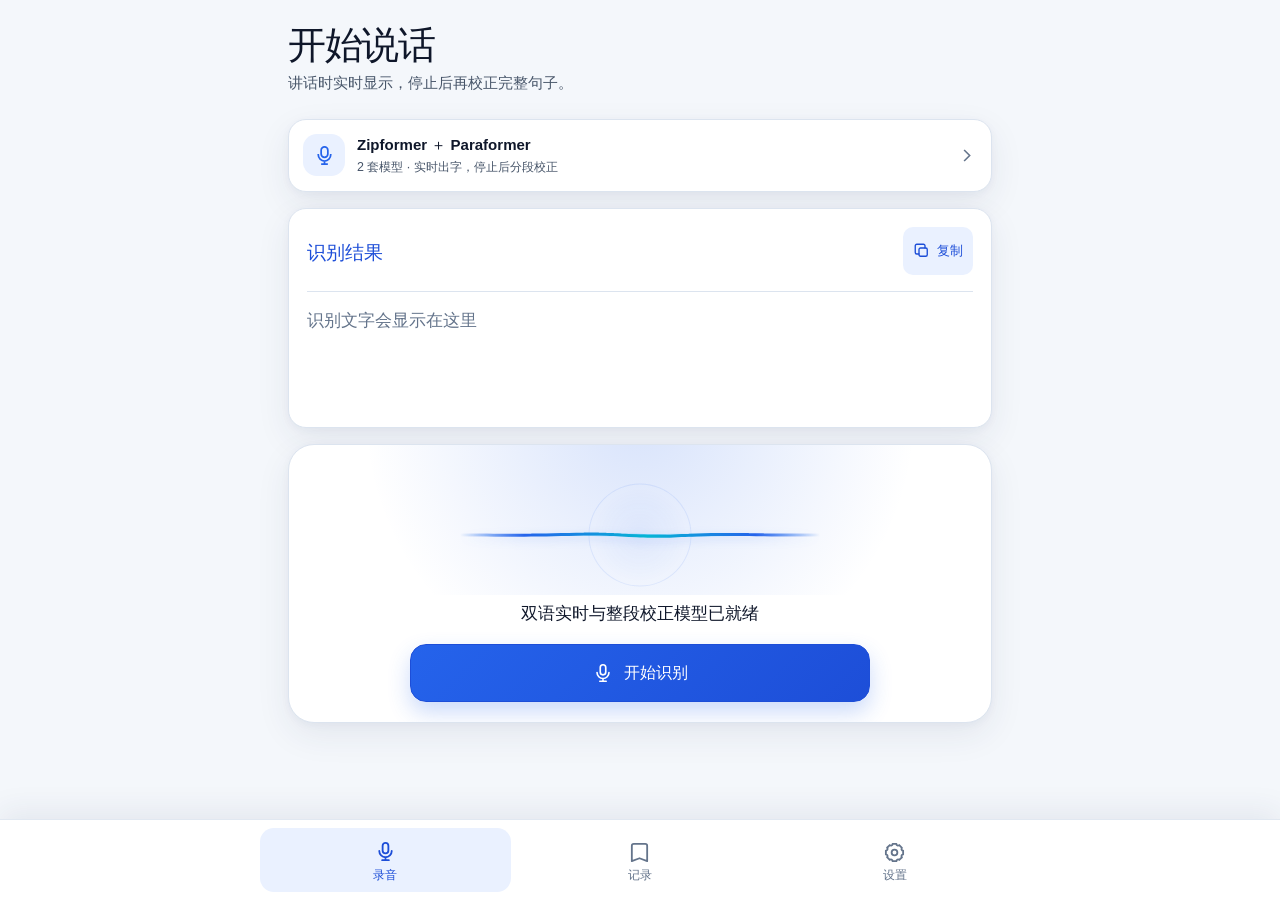
==== commit 898984d0: "同步安卓界面与白色悬浮球" ====
--- a/android-app/app/src/main/assets/web/index.html
+++ b/android-app/app/src/main/assets/web/index.html
@@ -6,7 +6,7 @@
   <meta name="color-scheme" content="light dark">
   <meta http-equiv="Content-Security-Policy" content="default-src 'self'; script-src 'self'; style-src 'self'; img-src 'self' data:; connect-src 'none'; media-src 'none'; object-src 'none'; frame-src 'none'; base-uri 'none'; form-action 'none'">
   <title>悬浮语音按钮</title>
-  <link rel="stylesheet" href="styles.css?v=20260819-32">
+  <link rel="stylesheet" href="styles.css?v=20260819-48">
 </head>
 <body>
   <a class="skip-link" href="#mainContent">跳到主要内容</a>
@@ -34,8 +34,9 @@
 
         <section class="transcript-card" aria-labelledby="transcriptTitle">
           <div class="section-heading compact-heading">
-            <div>
+            <div class="transcript-heading-copy">
               <h2 id="transcriptTitle" class="transcript-section-title">识别结果</h2>
+              <button id="cancelButton" class="button button-quiet transcript-cancel-button is-hidden" type="button">取消本次</button>
             </div>
             <button id="copyTranscriptButton" class="icon-text-button" type="button">
               <svg viewBox="0 0 24 24" aria-hidden="true">
@@ -45,7 +46,9 @@
               复制
             </button>
           </div>
-          <p id="transcriptText" class="transcript-text is-placeholder">识别文字会显示在这里</p>
+          <div class="transcript-body">
+            <p id="transcriptText" class="transcript-text is-placeholder">识别文字会显示在这里</p>
+          </div>
           <p id="recognitionAnnouncement" class="visually-hidden" aria-live="polite" aria-atomic="true"></p>
         </section>
 
@@ -85,8 +88,6 @@
               </svg>
               <span id="recordButtonText">开始识别</span>
             </button>
-            <button id="cancelButton" class="button button-quiet is-hidden" type="button">取消本次</button>
-            <p id="statusHint" class="status-hint">准备完成后即可开始识别</p>
           </div>
         </section>
 
@@ -105,12 +106,7 @@
           <button id="clearHistoryButton" class="button button-danger-quiet" type="button">清空</button>
         </header>
 
-        <div class="search-field">
-          <svg viewBox="0 0 24 24" aria-hidden="true"><circle cx="11" cy="11" r="7"></circle><path d="m20 20-4-4"></path></svg>
-          <label class="visually-hidden" for="historySearch">搜索识别记录</label>
-          <input id="historySearch" type="search" inputmode="search" placeholder="搜索记录" autocomplete="off">
-        </div>
-
+        <button id="loadMoreHistory" class="button button-secondary history-load-more is-hidden" type="button">显示更早记录</button>
         <div id="historyEmpty" class="empty-state">
           <div class="empty-icon" aria-hidden="true">
             <svg viewBox="0 0 24 24"><path d="M7 3h10a2 2 0 0 1 2 2v16l-7-3-7 3V5a2 2 0 0 1 2-2Z"></path></svg>
@@ -119,7 +115,17 @@
           <p>最多保存 500 条；本地识别不上传录音，系统识别取决于手机语音服务。</p>
         </div>
         <div id="historyList" class="history-list"></div>
-        <button id="loadMoreHistory" class="button button-secondary is-hidden" type="button">显示更多记录</button>
+        <div class="history-search-dock">
+          <div class="search-field history-search-field">
+            <svg viewBox="0 0 24 24" aria-hidden="true"><circle cx="11" cy="11" r="7"></circle><path d="m20 20-4-4"></path></svg>
+            <label class="visually-hidden" for="historySearch">搜索识别记录</label>
+            <input id="historySearch" type="search" inputmode="search" placeholder="搜索记录" autocomplete="off">
+            <button id="copyAllHistoryButton" class="history-copy-all" type="button" aria-label="复制全部识别记录">
+              <svg viewBox="0 0 24 24" aria-hidden="true"><rect x="8" y="8" width="11" height="11" rx="2"></rect><path d="M16 8V5a2 2 0 0 0-2-2H5a2 2 0 0 0-2 2v9a2 2 0 0 0 2 2h3"></path></svg>
+              <span>复制全部</span>
+            </button>
+          </div>
+        </div>
       </section>
 
       <section class="page" data-page="settings" aria-labelledby="settingsTitle" hidden>
@@ -180,11 +186,8 @@
           <p id="resourceAnnouncement" class="visually-hidden" aria-live="polite" aria-atomic="true"></p>
         </section>
 
-        <section class="settings-section overlay-appearance" aria-labelledby="overlayTitle overlayAppearanceTitle">
-          <div class="setting-row">
-            <div class="setting-icon" aria-hidden="true">
-              <svg viewBox="0 0 24 24"><rect x="3" y="4" width="18" height="16" rx="3"></rect><circle cx="17" cy="8" r="2"></circle></svg>
-            </div>
+        <section class="settings-section overlay-appearance" aria-labelledby="overlayTitle">
+          <div class="setting-row overlay-toggle-row">
             <div class="setting-copy">
               <h2 id="overlayTitle">悬浮语音按钮</h2>
               <p id="overlayStatus">开启后可在其他应用上方开始识别。</p>
@@ -195,40 +198,44 @@
               <span class="switch-track" aria-hidden="true"><span class="switch-thumb"></span></span>
             </label>
           </div>
-          <div class="section-heading">
-            <div>
-              <p class="section-kicker">悬浮外观</p>
-              <h2 id="overlayAppearanceTitle">文字与透明度</h2>
-            </div>
-          </div>
-          <div id="overlayPreview" class="overlay-demo" aria-label="可交互的悬浮球预览">
+          <div id="overlayPreview" class="overlay-demo" role="group" aria-label="可交互的悬浮球预览">
             <div id="overlayPreviewText" class="overlay-demo-text" aria-live="polite">待机：点击悬浮球开始识别。</div>
-            <button id="overlayPreviewOrb" class="overlay-demo-orb" type="button" aria-pressed="false" aria-label="悬浮球当前为待机，点击开始录音">
-              <svg id="overlayWaveform" class="overlay-waveform" viewBox="0 0 120 72" aria-hidden="true" focusable="false">
-                <defs>
-                  <linearGradient id="overlayWaveGradientPrimary" x1="0" y1="0" x2="1" y2="0">
-                    <stop offset="0" stop-color="#2563eb" stop-opacity="0"></stop>
-                    <stop offset="0.18" stop-color="#2563eb"></stop>
-                    <stop offset="0.52" stop-color="#06b6d4"></stop>
-                    <stop offset="0.82" stop-color="#2563eb"></stop>
-                    <stop offset="1" stop-color="#2563eb" stop-opacity="0"></stop>
-                  </linearGradient>
-                  <linearGradient id="overlayWaveGradientSoft" x1="0" y1="0" x2="1" y2="0">
-                    <stop offset="0" stop-color="#38bdf8" stop-opacity="0"></stop>
-                    <stop offset="0.5" stop-color="#38bdf8" stop-opacity="0.76"></stop>
-                    <stop offset="1" stop-color="#38bdf8" stop-opacity="0"></stop>
-                  </linearGradient>
-                </defs>
-                <path id="overlayWaveBack" class="overlay-wave-path overlay-wave-path-back" d="M0 36 L120 36"></path>
-                <path id="overlayWaveMiddle" class="overlay-wave-path overlay-wave-path-middle" d="M0 36 L120 36"></path>
-                <path id="overlayWaveFront" class="overlay-wave-path overlay-wave-path-front" d="M0 36 L120 36"></path>
-              </svg>
-            </button>
+            <span class="overlay-demo-orb-shell">
+              <button id="overlayPreviewOrb" class="overlay-demo-orb" type="button" aria-pressed="false" aria-label="悬浮球当前为待机，点击开始录音">
+                <svg id="overlayWaveform" class="overlay-waveform" viewBox="0 0 120 72" preserveAspectRatio="none" aria-hidden="true" focusable="false">
+                  <defs>
+                    <linearGradient id="overlayWaveBackGradient" x1="0" y1="0" x2="1" y2="0">
+                      <stop offset="0" stop-color="#dbeafe" stop-opacity="0"></stop>
+                      <stop offset="0.22" stop-color="#bae6fd" stop-opacity="0.82"></stop>
+                      <stop offset="0.78" stop-color="#7dd3fc" stop-opacity="0.82"></stop>
+                      <stop offset="1" stop-color="#dbeafe" stop-opacity="0"></stop>
+                    </linearGradient>
+                    <linearGradient id="overlayWaveMiddleGradient" x1="0" y1="0" x2="1" y2="0">
+                      <stop offset="0" stop-color="#7dd3fc" stop-opacity="0"></stop>
+                      <stop offset="0.2" stop-color="#7dd3fc"></stop>
+                      <stop offset="0.52" stop-color="#22d3ee"></stop>
+                      <stop offset="0.82" stop-color="#38bdf8"></stop>
+                      <stop offset="1" stop-color="#7dd3fc" stop-opacity="0"></stop>
+                    </linearGradient>
+                    <linearGradient id="overlayWaveFrontGradient" x1="0" y1="0" x2="1" y2="0">
+                      <stop offset="0" stop-color="#3b82f6" stop-opacity="0"></stop>
+                      <stop offset="0.16" stop-color="#2563eb"></stop>
+                      <stop offset="0.5" stop-color="#06b6d4"></stop>
+                      <stop offset="0.84" stop-color="#2563eb"></stop>
+                      <stop offset="1" stop-color="#3b82f6" stop-opacity="0"></stop>
+                    </linearGradient>
+                  </defs>
+                  <path id="overlayWaveBack" class="overlay-wave-path overlay-wave-path-back" d="M0 36 L120 36"></path>
+                  <path id="overlayWaveMiddle" class="overlay-wave-path overlay-wave-path-middle" d="M0 36 L120 36"></path>
+                  <path id="overlayWaveFront" class="overlay-wave-path overlay-wave-path-front" d="M0 36 L120 36"></path>
+                </svg>
+              </button>
+            </span>
           </div>
           <div class="setting-row setting-row-compact">
             <div class="setting-copy">
               <h3>显示识别文字框</h3>
-              <p>关闭后只显示悬浮球，识别结果仍会保存到记录。</p>
+              <p>关闭后仅显示悬浮球，结果仍保存。</p>
             </div>
             <label class="switch-control">
               <span class="visually-hidden">显示悬浮识别文字框</span>
@@ -303,6 +310,6 @@
   </dialog>
 
   <div id="toast" class="toast" role="status" aria-live="polite" aria-atomic="true"></div>
-  <script src="app.js?v=20260819-32" defer></script>
+  <script src="app.js?v=20260819-48" defer></script>
 </body>
 </html>
--- a/android-app/app/src/main/assets/web/styles.css
+++ b/android-app/app/src/main/assets/web/styles.css
@@ -298,16 +298,6 @@
   line-height: 1.35;
 }
 
-.status-hint {
-  min-height: 1.4em;
-  margin: 0;
-  color: var(--color-text-tertiary);
-  font-size: 0.8rem;
-  text-align: center;
-}
-
-.status-hint:empty { display: none; }
-
 .record-actions {
   position: relative;
   z-index: 1;
@@ -428,6 +418,33 @@
 
 .compact-heading {
   align-items: center;
+}
+
+.transcript-heading-copy {
+  display: flex;
+  box-sizing: border-box;
+  min-width: 0;
+  min-height: 48px;
+  flex: 1;
+  align-items: flex-end;
+  gap: 8px;
+  padding-bottom: 10px;
+}
+
+.transcript-heading-copy .transcript-section-title {
+  flex: none;
+}
+
+.transcript-cancel-button {
+  min-width: 64px;
+  min-height: 38px;
+  height: 38px;
+  align-items: flex-end;
+  padding: 0 4px;
+  border: 0;
+  border-radius: 0;
+  font-size: 0.78rem;
+  line-height: 1.3;
 }
 
 .compact-heading .transcript-section-title { color: var(--color-primary-strong); }
@@ -455,11 +472,16 @@
   height: 18px;
 }
 
-.transcript-text {
+.transcript-body {
   min-height: 118px;
   margin: 16px 0 0;
   padding-top: 14px;
   border-top: 1px solid var(--color-border);
+}
+
+.transcript-text {
+  min-height: 0;
+  margin: 0;
   color: var(--color-text);
   font-size: 1.08rem;
   line-height: 1.72;
@@ -599,6 +621,7 @@
 
 .page[data-page="history"] {
   flex-direction: column;
+  padding-bottom: calc(158px + env(safe-area-inset-bottom));
 }
 
 .page[data-page="history"]:not([hidden]) {
@@ -606,20 +629,26 @@
 }
 
 .history-list {
-  display: grid;
-  gap: 12px;
+  display: flex;
+  flex-direction: column;
+  justify-content: flex-end;
+  gap: 10px;
   margin-top: auto;
   padding-top: 12px;
 }
 
 .history-card {
   position: relative;
-  min-height: 132px;
+  width: 100%;
+  min-width: 0;
+  max-width: none;
+  min-height: 0;
+  align-self: stretch;
   padding: 16px;
   padding-right: 54px;
   border: 1px solid var(--color-border);
-  border-radius: var(--radius-md);
-  background: var(--color-surface);
+  border-radius: 18px 18px 6px 18px;
+  background: color-mix(in srgb, var(--color-surface) 90%, var(--color-primary-soft));
   box-shadow: 0 5px 18px rgba(35, 57, 91, 0.05);
   cursor: pointer;
   transition: background-color var(--duration-fast) ease, border-color var(--duration-fast) ease, transform var(--duration-fast) var(--ease-out);
@@ -681,9 +710,70 @@
 }
 .history-remove { right: 7px; top: 6px; color: var(--color-text-tertiary); }
 
+.history-load-more {
+  width: fit-content;
+  min-height: 42px;
+  margin: 0 auto 6px;
+  padding: 0 16px;
+}
+
+.history-search-dock {
+  position: fixed;
+  z-index: 45;
+  bottom: calc(80px + env(safe-area-inset-bottom));
+  left: 50%;
+  display: flex;
+  width: min(100%, var(--content-width));
+  justify-content: center;
+  padding: 10px max(18px, env(safe-area-inset-right)) 10px max(18px, env(safe-area-inset-left));
+  pointer-events: none;
+  transform: translateX(-50%);
+}
+
+.history-search-field {
+  width: min(100%, var(--content-width));
+  margin: 0;
+  box-shadow: 0 8px 24px rgba(35, 57, 91, 0.12);
+  pointer-events: auto;
+}
+
+.history-copy-all {
+  display: inline-flex;
+  min-width: 78px;
+  height: 40px;
+  flex: 0 0 auto;
+  align-items: center;
+  justify-content: center;
+  gap: 5px;
+  margin-right: -8px;
+  padding: 0 8px;
+  border: 0;
+  border-left: 1px solid var(--color-border);
+  background: transparent;
+  color: var(--color-primary-strong);
+  cursor: pointer;
+  font-size: 0.76rem;
+  font-weight: 720;
+}
+
+.history-copy-all svg {
+  width: 16px;
+  height: 16px;
+  fill: none;
+  stroke: currentColor;
+  stroke-linecap: round;
+  stroke-linejoin: round;
+  stroke-width: 1.9;
+}
+
+.history-copy-all:disabled {
+  color: var(--color-text-tertiary);
+  cursor: default;
+  opacity: 0.48;
+}
+
 .setting-row.setting-row-compact { grid-template-columns: minmax(0, 1fr) auto; margin-top: 14px; padding-top: 14px; border-top: 1px solid var(--color-border); }
 .setting-copy h3 { margin: 0; color: var(--color-text); font-size: 0.96rem; }
-.overlay-appearance > .section-heading { margin-top: 18px; padding-top: 18px; border-top: 1px solid var(--color-border); }
 .overlay-demo {
   position: relative;
   display: flex;
@@ -711,12 +801,14 @@
 }
 .overlay-demo-text {
   position: relative;
+  box-sizing: border-box;
+  width: min(220px, calc(100% - var(--overlay-demo-size, 64px) - 10px));
   max-width: 220px;
   padding: 11px 13px;
-  border: 1px solid rgba(255, 255, 255, 0.78);
+  border: 1px solid rgba(191, 219, 254, 0.9);
   border-radius: 14px;
-  background: rgba(255, 255, 255, 0.68);
-  color: var(--color-text);
+  background: rgba(255, 255, 255, 0.98);
+  color: #0f172a;
   font-size: 0.78rem;
   line-height: 1.5;
   box-shadow: 0 8px 24px rgba(42, 72, 130, 0.13);
@@ -724,6 +816,18 @@
   -webkit-backdrop-filter: blur(14px) saturate(1.25);
 }
 .overlay-demo-text.is-hidden { display: none; }
+.overlay-demo-orb-shell {
+  display: grid;
+  flex: 0 0 auto;
+  width: var(--overlay-demo-size, 64px);
+  height: var(--overlay-demo-size, 64px);
+  place-items: center;
+  border-radius: 50%;
+}
+.overlay-demo-orb-shell:has(.overlay-demo-orb:focus-visible) {
+  outline: 3px solid rgba(38, 99, 235, .72);
+  outline-offset: 4px;
+}
 .overlay-demo-orb {
   position: relative;
   display: grid;
@@ -734,58 +838,53 @@
   padding: 0;
   appearance: none;
   cursor: pointer;
-  border: 1px solid rgba(104, 156, 244, .58);
+  border: 1px solid rgba(191, 219, 254, .9);
   border-radius: 50%;
   opacity: var(--overlay-demo-opacity, .72);
-  background: rgba(255, 255, 255, .78);
-  box-shadow: 0 0 18px rgba(63, 123, 255, .3), inset 0 0 16px rgba(255, 255, 255, .8);
-  backdrop-filter: blur(16px) saturate(1.35);
+  background:
+    radial-gradient(circle at 34% 28%, rgba(255, 255, 255, .98) 0 10%, rgba(255, 255, 255, .72) 29%, transparent 52%),
+    linear-gradient(145deg, rgba(255, 255, 255, .98) 0%, rgba(248, 251, 255, .96) 54%, rgba(224, 239, 255, .92) 100%);
+  box-shadow:
+    0 0 calc(var(--overlay-demo-size, 64px) * .22) rgba(56, 189, 248, .38),
+    0 calc(var(--overlay-demo-size, 64px) * .08) calc(var(--overlay-demo-size, 64px) * .2) rgba(30, 64, 175, .2),
+    inset 0 1px 1px rgba(255, 255, 255, .72);
   isolation: isolate;
-  transition: opacity var(--duration-fast) ease, transform 150ms var(--ease-out);
-  -webkit-backdrop-filter: blur(16px) saturate(1.35);
-}
-.overlay-demo-orb:active { transform: scale(.97); transition-duration: 110ms; }
-.overlay-demo-orb:focus-visible { outline: 3px solid rgba(38, 99, 235, .32); outline-offset: 4px; }
+  transition: transform 140ms var(--ease-out), opacity 160ms ease, box-shadow 180ms ease;
+}
+.overlay-demo-orb:active { transform: scale(.97); }
+.overlay-demo-orb:focus-visible { outline: none; }
 .overlay-demo-orb::before {
+  content: "";
   position: absolute;
-  z-index: 0;
-  inset: -1px;
-  border-radius: 50%;
-  box-shadow: 0 0 0 1px rgba(38, 99, 235, .32), 0 0 25px rgba(38, 99, 235, .54);
-  content: "";
-  opacity: 0;
+  z-index: -1;
+  inset: 6%;
+  border-radius: inherit;
+  background: radial-gradient(circle at 32% 25%, rgba(255, 255, 255, .92), transparent 52%);
   pointer-events: none;
-  transition: opacity 140ms var(--ease-out);
-}
-.overlay-demo-orb.is-recording::before { opacity: 1; }
-.overlay-demo-orb::after {
-  position: absolute;
-  inset: 5px;
-  border-radius: 50%;
-  background: radial-gradient(circle at 35% 25%, rgba(255,255,255,.88), transparent 34%);
-  content: "";
-  pointer-events: none;
+}
+.overlay-demo-orb.is-recording {
+  box-shadow:
+    0 0 calc(var(--overlay-demo-size, 64px) * .3) rgba(56, 189, 248, .58),
+    0 calc(var(--overlay-demo-size, 64px) * .08) calc(var(--overlay-demo-size, 64px) * .22) rgba(30, 64, 175, .24),
+    inset 0 1px 1px rgba(255, 255, 255, .78);
 }
 .overlay-demo-orb .overlay-waveform {
   position: relative;
   z-index: 1;
   display: block;
-  width: calc(var(--overlay-demo-size, 64px) - 8px);
-  height: calc(var(--overlay-demo-size, 64px) - 8px);
+  width: calc(var(--overlay-demo-size, 64px) * .8462);
+  height: calc(var(--overlay-demo-size, 64px) * .5077);
   overflow: visible;
 }
 .overlay-wave-path {
   fill: none;
   stroke-linecap: round;
   stroke-linejoin: round;
-  transition: opacity 140ms var(--ease-out);
-}
-.overlay-wave-path-back { stroke: url("#overlayWaveGradientSoft"); stroke-width: 2.2; opacity: .34; }
-.overlay-wave-path-middle { stroke: url("#overlayWaveGradientSoft"); stroke-width: 2.9; opacity: .66; }
-.overlay-wave-path-front { stroke: url("#overlayWaveGradientPrimary"); stroke-width: 4.2; filter: drop-shadow(0 2px 3px rgba(37, 99, 235, .2)); }
-.overlay-waveform[data-active="false"] .overlay-wave-path-back { opacity: .12; }
-.overlay-waveform[data-active="false"] .overlay-wave-path-middle { opacity: .22; }
-.overlay-waveform[data-active="false"] .overlay-wave-path-front { opacity: .68; }
+  vector-effect: non-scaling-stroke;
+}
+.overlay-wave-path-back { stroke: url("#overlayWaveBackGradient"); stroke-width: 1.15; opacity: .82; }
+.overlay-wave-path-middle { stroke: url("#overlayWaveMiddleGradient"); stroke-width: 1.45; opacity: .88; }
+.overlay-wave-path-front { stroke: url("#overlayWaveFrontGradient"); stroke-width: 2.05; filter: drop-shadow(0 0 1.2px rgba(255, 255, 255, .92)); }
 .range-setting {
   display: grid;
   grid-template-columns: auto minmax(0, 1fr) auto;
@@ -800,11 +899,6 @@
 .range-setting > output { min-width: 48px; color: var(--color-primary-strong); font-weight: 700; text-align: right; }
 .range-setting input[type="range"] { width: 100%; min-width: 0; min-height: 40px; margin: 0; accent-color: var(--color-primary); }
 .range-setting p { margin: 0; color: var(--color-text-secondary); font-size: 0.82rem; }
-
-#loadMoreHistory {
-  width: 100%;
-  margin-top: 14px;
-}
 
 .settings-section {
   margin-bottom: 16px;
@@ -1080,6 +1174,10 @@
   grid-template-columns: 44px minmax(0, 1fr) auto;
   gap: 12px;
   align-items: center;
+}
+
+.overlay-toggle-row {
+  grid-template-columns: minmax(0, 1fr) auto;
 }
 
 .setting-icon {
@@ -1340,6 +1438,11 @@
     padding-left: max(28px, env(safe-area-inset-left));
   }
 
+  .history-search-dock {
+    padding-right: max(28px, env(safe-area-inset-right));
+    padding-left: max(28px, env(safe-area-inset-left));
+  }
+
   .record-actions {
     width: min(100%, 460px);
     margin-right: auto;
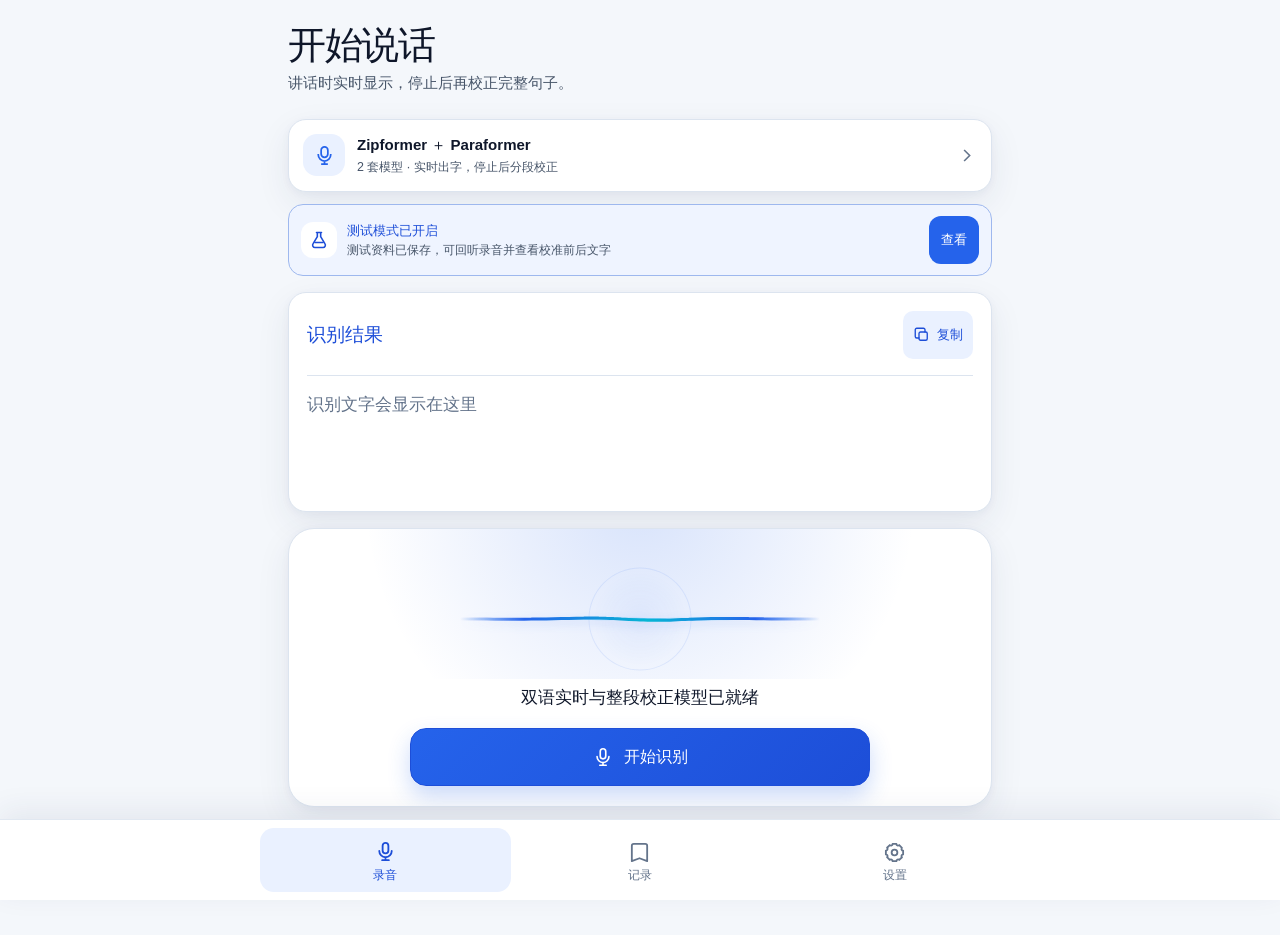
==== commit c7fb0477: "接入 Whisper 二次识别与测试模式" ====
--- a/android-app/app/src/main/assets/web/index.html
+++ b/android-app/app/src/main/assets/web/index.html
@@ -6,7 +6,7 @@
   <meta name="color-scheme" content="light dark">
   <meta http-equiv="Content-Security-Policy" content="default-src 'self'; script-src 'self'; style-src 'self'; img-src 'self' data:; connect-src 'none'; media-src 'none'; object-src 'none'; frame-src 'none'; base-uri 'none'; form-action 'none'">
   <title>悬浮语音按钮</title>
-  <link rel="stylesheet" href="styles.css?v=20260819-48">
+  <link rel="stylesheet" href="styles.css?v=20260821-08">
 </head>
 <body>
   <a class="skip-link" href="#mainContent">跳到主要内容</a>
@@ -32,11 +32,21 @@
           <svg class="active-models-chevron" viewBox="0 0 24 24" aria-hidden="true"><path d="m9 5 7 7-7 7"></path></svg>
         </button>
 
+        <aside id="testModeBanner" class="test-mode-banner is-hidden" aria-label="识别测试模式状态">
+          <span class="test-mode-banner-icon" aria-hidden="true">
+            <svg viewBox="0 0 24 24"><path d="M9 3h6M10 3v5l-5.2 8.7A2.8 2.8 0 0 0 7.2 21h9.6a2.8 2.8 0 0 0 2.4-4.3L14 8V3"></path><path d="M7.2 15h9.6"></path></svg>
+          </span>
+          <span class="test-mode-banner-copy">
+            <strong>测试模式已开启</strong>
+            <span id="testModeBannerText">本次将保留实时初稿、第二次识别结果和录音</span>
+          </span>
+          <button id="openLatestTestButton" class="test-mode-banner-action is-hidden" type="button">查看</button>
+        </aside>
+
         <section class="transcript-card" aria-labelledby="transcriptTitle">
           <div class="section-heading compact-heading">
-            <div class="transcript-heading-copy">
+            <div>
               <h2 id="transcriptTitle" class="transcript-section-title">识别结果</h2>
-              <button id="cancelButton" class="button button-quiet transcript-cancel-button is-hidden" type="button">取消本次</button>
             </div>
             <button id="copyTranscriptButton" class="icon-text-button" type="button">
               <svg viewBox="0 0 24 24" aria-hidden="true">
@@ -46,9 +56,7 @@
               复制
             </button>
           </div>
-          <div class="transcript-body">
-            <p id="transcriptText" class="transcript-text is-placeholder">识别文字会显示在这里</p>
-          </div>
+          <p id="transcriptText" class="transcript-text is-placeholder">识别文字会显示在这里</p>
           <p id="recognitionAnnouncement" class="visually-hidden" aria-live="polite" aria-atomic="true"></p>
         </section>
 
@@ -88,6 +96,8 @@
               </svg>
               <span id="recordButtonText">开始识别</span>
             </button>
+            <button id="cancelButton" class="button button-quiet is-hidden" type="button">取消本次</button>
+            <p id="statusHint" class="status-hint">准备完成后即可开始识别</p>
           </div>
         </section>
 
@@ -106,26 +116,26 @@
           <button id="clearHistoryButton" class="button button-danger-quiet" type="button">清空</button>
         </header>
 
-        <button id="loadMoreHistory" class="button button-secondary history-load-more is-hidden" type="button">显示更早记录</button>
+        <div class="search-field">
+          <svg viewBox="0 0 24 24" aria-hidden="true"><circle cx="11" cy="11" r="7"></circle><path d="m20 20-4-4"></path></svg>
+          <label class="visually-hidden" for="historySearch">搜索识别记录</label>
+          <input id="historySearch" type="search" inputmode="search" placeholder="搜索记录" autocomplete="off">
+        </div>
+
+        <div class="history-filter" role="tablist" aria-label="记录类型">
+          <button type="button" role="tab" data-history-filter="all" aria-selected="true">全部记录</button>
+          <button type="button" role="tab" data-history-filter="test" aria-selected="false">测试记录 <span id="historyTestFilterCount">1</span></button>
+        </div>
+
         <div id="historyEmpty" class="empty-state">
           <div class="empty-icon" aria-hidden="true">
             <svg viewBox="0 0 24 24"><path d="M7 3h10a2 2 0 0 1 2 2v16l-7-3-7 3V5a2 2 0 0 1 2-2Z"></path></svg>
           </div>
-          <h2>识别完成后会出现在这里</h2>
-          <p>最多保存 500 条；本地识别不上传录音，系统识别取决于手机语音服务。</p>
+          <h2 id="historyEmptyTitle">识别完成后会出现在这里</h2>
+          <p id="historyEmptyText">最多保存 500 条；本地识别不上传录音，系统识别取决于手机语音服务。</p>
         </div>
         <div id="historyList" class="history-list"></div>
-        <div class="history-search-dock">
-          <div class="search-field history-search-field">
-            <svg viewBox="0 0 24 24" aria-hidden="true"><circle cx="11" cy="11" r="7"></circle><path d="m20 20-4-4"></path></svg>
-            <label class="visually-hidden" for="historySearch">搜索识别记录</label>
-            <input id="historySearch" type="search" inputmode="search" placeholder="搜索记录" autocomplete="off">
-            <button id="copyAllHistoryButton" class="history-copy-all" type="button" aria-label="复制全部识别记录">
-              <svg viewBox="0 0 24 24" aria-hidden="true"><rect x="8" y="8" width="11" height="11" rx="2"></rect><path d="M16 8V5a2 2 0 0 0-2-2H5a2 2 0 0 0-2 2v9a2 2 0 0 0 2 2h3"></path></svg>
-              <span>复制全部</span>
-            </button>
-          </div>
-        </div>
+        <button id="loadMoreHistory" class="button button-secondary is-hidden" type="button">显示更多记录</button>
       </section>
 
       <section class="page" data-page="settings" aria-labelledby="settingsTitle" hidden>
@@ -139,8 +149,7 @@
         <section class="settings-section" aria-labelledby="engineTitle">
           <div class="section-heading">
             <div>
-              <p class="section-kicker engine-section-kicker">识别方案</p>
-              <h2 id="engineTitle" class="visually-hidden">识别方案</h2>
+              <h2 id="engineTitle" class="resource-section-title">识别方案</h2>
             </div>
           </div>
           <div class="engine-mode-switch" role="tablist" aria-label="识别方案类型">
@@ -158,6 +167,11 @@
               <span class="radio-mark" aria-hidden="true"></span>
               <span class="engine-copy"><strong>Zipformer ＋ Qwen3-ASR</strong><small>实时出字，停止后使用高质量模型校正中英文混说</small><em>高质量 · 2 套模型 · 约 998.6 MB</em></span>
             </label>
+            <label class="engine-card" data-engine-mode="correction">
+              <input type="radio" name="engine" value="local_dual_whisper_acft">
+              <span class="radio-mark" aria-hidden="true"></span>
+              <span class="engine-copy"><strong>Zipformer ＋ Whisper ACFT</strong><small>实时出字；停止后，Whisper ACFT 对原始录音进行第二次完整识别并生成最终文字</small><em>对照 · 2 套模型 · 约 135.3 MB</em></span>
+            </label>
             <label class="engine-card" data-engine-mode="recognition">
               <input type="radio" name="engine" value="local_zipformer">
               <span class="radio-mark" aria-hidden="true"></span>
@@ -173,6 +187,11 @@
               <span class="radio-mark" aria-hidden="true"></span>
               <span class="engine-copy"><strong>仅 Qwen3-ASR</strong><small>一套高质量整段模型：停止后生成文字，不显示实时结果</small><em>1 套模型 · 约 941.3 MB</em></span>
             </label>
+            <label class="engine-card" data-engine-mode="recognition">
+              <input type="radio" name="engine" value="local_whisper_acft">
+              <span class="radio-mark" aria-hidden="true"></span>
+              <span class="engine-copy"><strong>Whisper ACFT 多语言</strong><small>停止后整段识别，针对手机短语音等待进行了优化</small><em>对照方案 · 1 套模型 · 约 78.0 MB</em></span>
+            </label>
           </div>
         </section>
 
@@ -186,10 +205,10 @@
           <p id="resourceAnnouncement" class="visually-hidden" aria-live="polite" aria-atomic="true"></p>
         </section>
 
-        <section class="settings-section overlay-appearance" aria-labelledby="overlayTitle">
+        <section class="settings-section overlay-appearance" aria-labelledby="overlayTitle overlayAppearanceTitle">
           <div class="setting-row overlay-toggle-row">
             <div class="setting-copy">
-              <h2 id="overlayTitle">悬浮语音按钮</h2>
+              <h2 id="overlayTitle" class="resource-section-title">悬浮语音按钮</h2>
               <p id="overlayStatus">开启后可在其他应用上方开始识别。</p>
             </div>
             <label class="switch-control">
@@ -198,44 +217,41 @@
               <span class="switch-track" aria-hidden="true"><span class="switch-thumb"></span></span>
             </label>
           </div>
-          <div id="overlayPreview" class="overlay-demo" role="group" aria-label="可交互的悬浮球预览">
+          <div class="section-heading">
+            <div>
+              <p class="section-kicker">悬浮外观</p>
+              <h2 id="overlayAppearanceTitle">文字、大小与贴边</h2>
+            </div>
+          </div>
+          <p id="overlayEdgeHint" class="overlay-edge-hint">拖动悬浮球，松手后会自动贴近左侧或右侧边缘。</p>
+          <div id="overlayPreview" class="overlay-demo" data-side="right" style="--overlay-demo-opacity: .72; --overlay-demo-size: 64px" aria-label="可拖动并自动贴边的悬浮球预览" aria-describedby="overlayEdgeHint">
             <div id="overlayPreviewText" class="overlay-demo-text" aria-live="polite">待机：点击悬浮球开始识别。</div>
-            <span class="overlay-demo-orb-shell">
-              <button id="overlayPreviewOrb" class="overlay-demo-orb" type="button" aria-pressed="false" aria-label="悬浮球当前为待机，点击开始录音">
-                <svg id="overlayWaveform" class="overlay-waveform" viewBox="0 0 120 72" preserveAspectRatio="none" aria-hidden="true" focusable="false">
-                  <defs>
-                    <linearGradient id="overlayWaveBackGradient" x1="0" y1="0" x2="1" y2="0">
-                      <stop offset="0" stop-color="#dbeafe" stop-opacity="0"></stop>
-                      <stop offset="0.22" stop-color="#bae6fd" stop-opacity="0.82"></stop>
-                      <stop offset="0.78" stop-color="#7dd3fc" stop-opacity="0.82"></stop>
-                      <stop offset="1" stop-color="#dbeafe" stop-opacity="0"></stop>
-                    </linearGradient>
-                    <linearGradient id="overlayWaveMiddleGradient" x1="0" y1="0" x2="1" y2="0">
-                      <stop offset="0" stop-color="#7dd3fc" stop-opacity="0"></stop>
-                      <stop offset="0.2" stop-color="#7dd3fc"></stop>
-                      <stop offset="0.52" stop-color="#22d3ee"></stop>
-                      <stop offset="0.82" stop-color="#38bdf8"></stop>
-                      <stop offset="1" stop-color="#7dd3fc" stop-opacity="0"></stop>
-                    </linearGradient>
-                    <linearGradient id="overlayWaveFrontGradient" x1="0" y1="0" x2="1" y2="0">
-                      <stop offset="0" stop-color="#3b82f6" stop-opacity="0"></stop>
-                      <stop offset="0.16" stop-color="#2563eb"></stop>
-                      <stop offset="0.5" stop-color="#06b6d4"></stop>
-                      <stop offset="0.84" stop-color="#2563eb"></stop>
-                      <stop offset="1" stop-color="#3b82f6" stop-opacity="0"></stop>
-                    </linearGradient>
-                  </defs>
-                  <path id="overlayWaveBack" class="overlay-wave-path overlay-wave-path-back" d="M0 36 L120 36"></path>
-                  <path id="overlayWaveMiddle" class="overlay-wave-path overlay-wave-path-middle" d="M0 36 L120 36"></path>
-                  <path id="overlayWaveFront" class="overlay-wave-path overlay-wave-path-front" d="M0 36 L120 36"></path>
-                </svg>
-              </button>
-            </span>
+            <button id="overlayPreviewOrb" class="overlay-demo-orb" type="button" aria-pressed="false" aria-label="悬浮球当前为待机，点击开始录音">
+              <svg id="overlayWaveform" class="overlay-waveform" viewBox="0 0 120 72" aria-hidden="true" focusable="false">
+                <defs>
+                  <linearGradient id="overlayWaveGradientPrimary" x1="0" y1="0" x2="1" y2="0">
+                    <stop offset="0" stop-color="#2563eb" stop-opacity="0"></stop>
+                    <stop offset="0.18" stop-color="#2563eb"></stop>
+                    <stop offset="0.52" stop-color="#06b6d4"></stop>
+                    <stop offset="0.82" stop-color="#2563eb"></stop>
+                    <stop offset="1" stop-color="#2563eb" stop-opacity="0"></stop>
+                  </linearGradient>
+                  <linearGradient id="overlayWaveGradientSoft" x1="0" y1="0" x2="1" y2="0">
+                    <stop offset="0" stop-color="#38bdf8" stop-opacity="0"></stop>
+                    <stop offset="0.5" stop-color="#38bdf8" stop-opacity="0.76"></stop>
+                    <stop offset="1" stop-color="#38bdf8" stop-opacity="0"></stop>
+                  </linearGradient>
+                </defs>
+                <path id="overlayWaveBack" class="overlay-wave-path overlay-wave-path-back" d="M0 36 L120 36"></path>
+                <path id="overlayWaveMiddle" class="overlay-wave-path overlay-wave-path-middle" d="M0 36 L120 36"></path>
+                <path id="overlayWaveFront" class="overlay-wave-path overlay-wave-path-front" d="M0 36 L120 36"></path>
+              </svg>
+            </button>
           </div>
           <div class="setting-row setting-row-compact">
             <div class="setting-copy">
               <h3>显示识别文字框</h3>
-              <p>关闭后仅显示悬浮球，结果仍保存。</p>
+              <p>关闭后只显示悬浮球，识别结果仍会保存到记录。</p>
             </div>
             <label class="switch-control">
               <span class="visually-hidden">显示悬浮识别文字框</span>
@@ -252,6 +268,36 @@
             <label for="overlaySize">大小</label>
             <input id="overlaySize" type="range" min="48" max="88" step="2" value="64">
             <output id="overlaySizeValue" for="overlaySize">64 dp</output>
+          </div>
+        </section>
+
+        <section class="settings-section test-mode-section" aria-labelledby="testModeTitle">
+          <div class="setting-row overlay-toggle-row">
+            <div class="setting-copy">
+              <h2 id="testModeTitle" class="resource-section-title">识别测试模式</h2>
+              <p>本地识别时保留实时初稿、第二次识别结果和对应录音，用于排查多字、漏字与替换错误。</p>
+            </div>
+            <label class="switch-control">
+              <span class="visually-hidden">开启识别测试模式</span>
+              <input id="testModeSwitch" type="checkbox">
+              <span class="switch-track" aria-hidden="true"><span class="switch-thumb"></span></span>
+            </label>
+          </div>
+          <div id="testModeDetails" class="test-mode-details is-hidden">
+            <div class="test-mode-retention" role="note">
+              <svg viewBox="0 0 24 24" aria-hidden="true"><path d="M12 3 4.5 6v5c0 4.7 3.1 8.1 7.5 10 4.4-1.9 7.5-5.3 7.5-10V6L12 3Z"></path><path d="M8.5 12h7M12 8.5v7"></path></svg>
+              <p><strong id="testStorageSummary">1 条测试记录 · 1.2 MB</strong><span>仅保存在本机。关闭后不再新增，已有资料不会自动删除。</span></p>
+            </div>
+            <ul class="test-mode-keeps" aria-label="测试模式保留内容">
+              <li><svg viewBox="0 0 24 24" aria-hidden="true"><path d="m5 12 4 4L19 6"></path></svg><span>Zipformer 生成的实时初稿</span></li>
+              <li><svg viewBox="0 0 24 24" aria-hidden="true"><path d="m5 12 4 4L19 6"></path></svg><span>第二次识别生成的结果</span></li>
+              <li><svg viewBox="0 0 24 24" aria-hidden="true"><path d="m5 12 4 4L19 6"></path></svg><span>生成这两份文字的原始录音</span></li>
+            </ul>
+            <p id="testModeEngineNote" class="test-mode-engine-note">组合方案会保留两次识别结果；仅识别方案只保留文字和录音。</p>
+            <div class="test-mode-actions">
+              <button id="openTestRecordsButton" class="resource-action" type="button">查看测试记录</button>
+              <button id="clearTestDataButton" class="resource-action is-danger" type="button">清空测试资料</button>
+            </div>
           </div>
         </section>
 
@@ -271,7 +317,7 @@
 
         <section class="privacy-note" aria-label="隐私说明">
           <svg viewBox="0 0 24 24" aria-hidden="true"><path d="M12 3 4.5 6v5c0 4.7 3.1 8.1 7.5 10 4.4-1.9 7.5-5.3 7.5-10V6L12 3Z"></path><path d="m9 12 2 2 4-4"></path></svg>
-          <p>本地识别不会上传录音，应用也不保存录音。日志只记录运行状态，不记录识别正文。</p>
+          <p>本地识别不会上传录音。默认不保存录音；开启测试模式时，录音和测试文字仅保存在本机，可随时清空。</p>
         </section>
         <p id="versionText" class="version-text"></p>
       </section>
@@ -294,6 +340,71 @@
       </div>
     </nav>
   </div>
+
+  <dialog id="testDetailDialog" class="test-detail-dialog" aria-labelledby="testDetailTitle">
+    <article class="test-detail-shell">
+      <header class="test-detail-header">
+        <button id="closeTestDetailButton" class="test-detail-icon-button" type="button" aria-label="返回识别记录">
+          <svg viewBox="0 0 24 24" aria-hidden="true"><path d="m15 18-6-6 6-6"></path></svg>
+        </button>
+        <div>
+          <p>测试记录</p>
+          <h2 id="testDetailTitle">二次识别对照</h2>
+        </div>
+        <button id="deleteTestRecordButton" class="test-detail-icon-button is-danger" type="button" aria-label="删除这条测试记录">
+          <svg viewBox="0 0 24 24" aria-hidden="true"><path d="M4 7h16M9 7V4h6v3m-8 0 1 13h8l1-13M10 11v5m4-5v5"></path></svg>
+        </button>
+      </header>
+
+      <div class="test-detail-content">
+        <section class="test-audio-card" aria-labelledby="testAudioTitle">
+          <div class="test-audio-heading">
+            <div>
+              <p class="comparison-kicker">原始录音</p>
+              <h3 id="testAudioTitle">回听并核对文字</h3>
+            </div>
+            <span id="testAudioDurationBadge" class="test-audio-badge">00:12</span>
+          </div>
+          <div class="test-audio-player">
+            <button id="testAudioPlayButton" class="test-audio-play" type="button" aria-label="播放测试录音" aria-pressed="false">
+              <svg class="icon-play" viewBox="0 0 24 24" aria-hidden="true"><path d="m9 6 9 6-9 6Z"></path></svg>
+              <svg class="icon-pause" viewBox="0 0 24 24" aria-hidden="true"><path d="M9 7v10M15 7v10"></path></svg>
+            </button>
+            <div class="test-audio-progress-wrap">
+              <input id="testAudioProgress" type="range" min="0" max="1000" value="0" aria-label="录音播放进度">
+              <div class="test-audio-times"><span id="testAudioCurrentTime">00:00</span><span id="testAudioTotalTime">00:12</span></div>
+            </div>
+          </div>
+          <p class="test-audio-note">预览使用模拟播放器；正式功能会播放这次识别实际保存的录音。</p>
+        </section>
+
+        <section class="test-decision-card" aria-labelledby="testDecisionTitle">
+          <span class="test-decision-icon" aria-hidden="true"><svg viewBox="0 0 24 24"><path d="m5 12 4 4L19 6"></path></svg></span>
+          <div><p id="testDecisionTitle">最终采用</p><strong id="testDecisionText">实时初稿</strong></div>
+          <span id="testDifferenceSummary" class="test-difference-summary">二次识别新增 9 字</span>
+        </section>
+
+        <section class="comparison-block comparison-before" aria-labelledby="beforeCalibrationTitle">
+          <div class="comparison-heading">
+            <div><p id="beforeCalibrationKicker" class="comparison-kicker">Zipformer 实时识别</p><h3 id="beforeCalibrationTitle">实时初稿</h3></div>
+            <button id="copyBeforeCalibrationButton" class="comparison-copy" type="button">复制</button>
+          </div>
+          <p id="beforeCalibrationText" class="comparison-text"></p>
+        </section>
+
+        <section id="afterCalibrationBlock" class="comparison-block comparison-after" aria-labelledby="afterCalibrationTitle">
+          <div class="comparison-heading">
+            <div><p id="afterCalibrationKicker" class="comparison-kicker">第二次完整识别</p><h3 id="afterCalibrationTitle">二次整段识别结果</h3></div>
+            <button id="copyAfterCalibrationButton" class="comparison-copy" type="button">复制</button>
+          </div>
+          <p id="afterCalibrationText" class="comparison-text"></p>
+          <div class="diff-legend" role="note"><span aria-hidden="true"></span><p><strong>第二次识别新增</strong>　请结合上方录音判断是否为多出的文字</p></div>
+        </section>
+
+        <p id="testRecordMeta" class="test-record-meta"></p>
+      </div>
+    </article>
+  </dialog>
 
   <dialog id="confirmDialog" class="confirm-dialog" aria-labelledby="confirmTitle">
     <div class="dialog-heading">
@@ -310,6 +421,6 @@
   </dialog>
 
   <div id="toast" class="toast" role="status" aria-live="polite" aria-atomic="true"></div>
-  <script src="app.js?v=20260819-48" defer></script>
+  <script src="app.js?v=20260821-08" defer></script>
 </body>
 </html>
--- a/android-app/app/src/main/assets/web/styles.css
+++ b/android-app/app/src/main/assets/web/styles.css
@@ -15,6 +15,8 @@
   --color-border-strong: #c9d5e5;
   --color-danger: #b42318;
   --color-danger-soft: #fff1f0;
+  --color-warning: #9a5b00;
+  --color-warning-soft: #fff5df;
   --color-success: #047857;
   --color-success-soft: #e8f7f1;
   --shadow-card: 0 12px 34px rgba(35, 57, 91, 0.08), 0 2px 8px rgba(35, 57, 91, 0.04);
@@ -50,6 +52,8 @@
     --color-border-strong: #384a63;
     --color-danger: #ff8b84;
     --color-danger-soft: #3c1b20;
+    --color-warning: #ffc071;
+    --color-warning-soft: #3d2912;
     --color-success: #5ce1b7;
     --color-success-soft: #12382f;
     --shadow-card: 0 14px 38px rgba(0, 0, 0, 0.24), 0 2px 8px rgba(0, 0, 0, 0.18);
@@ -297,6 +301,16 @@
   font-size: 1.06rem;
   line-height: 1.35;
 }
+
+.status-hint {
+  min-height: 1.4em;
+  margin: 0;
+  color: var(--color-text-tertiary);
+  font-size: 0.8rem;
+  text-align: center;
+}
+
+.status-hint:empty { display: none; }
 
 .record-actions {
   position: relative;
@@ -420,33 +434,6 @@
   align-items: center;
 }
 
-.transcript-heading-copy {
-  display: flex;
-  box-sizing: border-box;
-  min-width: 0;
-  min-height: 48px;
-  flex: 1;
-  align-items: flex-end;
-  gap: 8px;
-  padding-bottom: 10px;
-}
-
-.transcript-heading-copy .transcript-section-title {
-  flex: none;
-}
-
-.transcript-cancel-button {
-  min-width: 64px;
-  min-height: 38px;
-  height: 38px;
-  align-items: flex-end;
-  padding: 0 4px;
-  border: 0;
-  border-radius: 0;
-  font-size: 0.78rem;
-  line-height: 1.3;
-}
-
 .compact-heading .transcript-section-title { color: var(--color-primary-strong); }
 
 .icon-text-button {
@@ -472,16 +459,11 @@
   height: 18px;
 }
 
-.transcript-body {
+.transcript-text {
   min-height: 118px;
   margin: 16px 0 0;
   padding-top: 14px;
   border-top: 1px solid var(--color-border);
-}
-
-.transcript-text {
-  min-height: 0;
-  margin: 0;
   color: var(--color-text);
   font-size: 1.08rem;
   line-height: 1.72;
@@ -548,6 +530,76 @@
 .active-models-copy span { color: var(--color-text-secondary); font-size: 0.78rem; }
 .active-models-chevron { width: 19px; fill: none; stroke: var(--color-text-tertiary); stroke-width: 2; }
 
+.test-mode-banner {
+  display: grid;
+  grid-template-columns: 36px minmax(0, 1fr) auto;
+  align-items: center;
+  gap: 10px;
+  margin: -4px 0 16px;
+  padding: 11px 12px;
+  border: 1px solid color-mix(in srgb, var(--color-primary) 34%, var(--color-border));
+  border-radius: 15px;
+  background: color-mix(in srgb, var(--color-primary-soft) 76%, var(--color-surface));
+  color: var(--color-primary-strong);
+}
+
+.test-mode-banner-icon {
+  display: grid;
+  width: 36px;
+  height: 36px;
+  place-items: center;
+  border-radius: 12px;
+  background: var(--color-surface);
+}
+
+.test-mode-banner-icon svg,
+.test-mode-retention svg,
+.test-mode-keeps svg,
+.test-decision-icon svg,
+.test-detail-icon-button svg,
+.test-audio-play svg {
+  fill: none;
+  stroke: currentColor;
+  stroke-linecap: round;
+  stroke-linejoin: round;
+  stroke-width: 1.9;
+}
+
+.test-mode-banner-icon svg { width: 20px; height: 20px; }
+.test-mode-banner-copy { display: grid; min-width: 0; gap: 1px; }
+.test-mode-banner-copy strong { font-size: 0.84rem; }
+.test-mode-banner-copy span { color: var(--color-text-secondary); font-size: 0.74rem; line-height: 1.4; }
+.test-mode-banner-action {
+  min-width: 50px;
+  min-height: 48px;
+  padding: 0 10px;
+  border: 0;
+  border-radius: 12px;
+  background: var(--color-primary);
+  color: #ffffff;
+  cursor: pointer;
+  font-size: 0.8rem;
+  font-weight: 760;
+}
+
+.test-mode-banner-action,
+.history-filter button,
+.history-test-open,
+.test-detail-icon-button,
+.test-audio-play,
+.comparison-copy {
+  transition: background-color var(--duration-fast) ease, color var(--duration-fast) ease, border-color var(--duration-fast) ease, opacity var(--duration-fast) ease, transform var(--duration-fast) var(--ease-out);
+}
+
+.test-mode-banner-action:active,
+.history-filter button:active,
+.history-test-open:active,
+.test-detail-icon-button:active,
+.test-audio-play:active,
+.comparison-copy:active {
+  transform: scale(0.97);
+}
+
 .resource-notice svg {
   width: 22px;
   height: 22px;
@@ -579,8 +631,10 @@
 }
 
 .search-field input {
+  height: 100%;
   min-width: 0;
   flex: 1;
+  padding: 0;
   border: 0;
   outline: 0;
   background: transparent;
@@ -591,6 +645,48 @@
 .search-field input::placeholder {
   color: var(--color-text-tertiary);
   opacity: 1;
+}
+
+.history-filter {
+  display: grid;
+  grid-template-columns: 1fr 1fr;
+  gap: 4px;
+  margin: -4px 0 8px;
+  padding: 4px;
+  border: 1px solid var(--color-border);
+  border-radius: 14px;
+  background: var(--color-surface-muted);
+}
+
+.history-filter button {
+  min-height: 48px;
+  padding: 0 10px;
+  border: 0;
+  border-radius: 10px;
+  background: transparent;
+  color: var(--color-text-secondary);
+  cursor: pointer;
+  font-size: 0.82rem;
+  font-weight: 740;
+}
+
+.history-filter button[aria-selected="true"] {
+  background: var(--color-surface);
+  color: var(--color-primary-strong);
+  box-shadow: 0 2px 8px rgba(35, 57, 91, 0.09);
+}
+
+.history-filter button span {
+  display: inline-grid;
+  min-width: 20px;
+  height: 20px;
+  margin-left: 3px;
+  place-items: center;
+  padding: 0 5px;
+  border-radius: 999px;
+  background: var(--color-primary-soft);
+  color: var(--color-primary-strong);
+  font-size: 0.68rem;
 }
 
 .empty-state {
@@ -621,7 +717,6 @@
 
 .page[data-page="history"] {
   flex-direction: column;
-  padding-bottom: calc(158px + env(safe-area-inset-bottom));
 }
 
 .page[data-page="history"]:not([hidden]) {
@@ -629,26 +724,20 @@
 }
 
 .history-list {
-  display: flex;
-  flex-direction: column;
-  justify-content: flex-end;
-  gap: 10px;
+  display: grid;
+  gap: 12px;
   margin-top: auto;
   padding-top: 12px;
 }
 
 .history-card {
   position: relative;
-  width: 100%;
-  min-width: 0;
-  max-width: none;
-  min-height: 0;
-  align-self: stretch;
+  min-height: 132px;
   padding: 16px;
   padding-right: 54px;
   border: 1px solid var(--color-border);
-  border-radius: 18px 18px 6px 18px;
-  background: color-mix(in srgb, var(--color-surface) 90%, var(--color-primary-soft));
+  border-radius: var(--radius-md);
+  background: var(--color-surface);
   box-shadow: 0 5px 18px rgba(35, 57, 91, 0.05);
   cursor: pointer;
   transition: background-color var(--duration-fast) ease, border-color var(--duration-fast) ease, transform var(--duration-fast) var(--ease-out);
@@ -702,63 +791,64 @@
 .history-copy {
   position: static;
   flex: 0 0 auto;
-  width: 32px;
-  height: 32px;
-  margin: -4px -4px -4px 0;
-  border-radius: 10px;
+  width: 48px;
+  height: 48px;
+  margin: -8px -8px -8px 0;
+  border-radius: 12px;
   color: var(--color-text-tertiary);
 }
 .history-remove { right: 7px; top: 6px; color: var(--color-text-tertiary); }
 
-.history-load-more {
-  width: fit-content;
-  min-height: 42px;
-  margin: 0 auto 6px;
-  padding: 0 16px;
-}
-
-.history-search-dock {
-  position: fixed;
-  z-index: 45;
-  bottom: calc(80px + env(safe-area-inset-bottom));
-  left: 50%;
+.history-card.has-test-record {
+  min-height: 0;
+  padding: 15px;
+  cursor: default;
+}
+
+.history-card.has-test-record:active { transform: none; }
+
+.history-test-head {
   display: flex;
-  width: min(100%, var(--content-width));
-  justify-content: center;
-  padding: 10px max(18px, env(safe-area-inset-right)) 10px max(18px, env(safe-area-inset-left));
-  pointer-events: none;
-  transform: translateX(-50%);
-}
-
-.history-search-field {
-  width: min(100%, var(--content-width));
-  margin: 0;
-  box-shadow: 0 8px 24px rgba(35, 57, 91, 0.12);
-  pointer-events: auto;
-}
-
-.history-copy-all {
+  align-items: center;
+  justify-content: space-between;
+  gap: 10px;
+  min-height: 30px;
+  margin: -2px 40px 10px 0;
+}
+
+.history-test-badge,
+.history-test-difference {
   display: inline-flex;
-  min-width: 78px;
-  height: 40px;
-  flex: 0 0 auto;
-  align-items: center;
-  justify-content: center;
-  gap: 5px;
-  margin-right: -8px;
-  padding: 0 8px;
-  border: 0;
-  border-left: 1px solid var(--color-border);
-  background: transparent;
+  align-items: center;
+  min-height: 26px;
+  padding: 3px 9px;
+  border-radius: 999px;
+  font-size: 0.7rem;
+  font-weight: 760;
+}
+
+.history-test-badge {
+  background: var(--color-primary-soft);
   color: var(--color-primary-strong);
-  cursor: pointer;
+}
+
+.history-test-difference {
+  background: var(--color-danger-soft);
+  color: var(--color-danger);
+}
+
+.history-test-audio {
+  display: inline-flex;
+  align-items: center;
+  gap: 6px;
+  margin-top: 10px;
+  color: var(--color-text-tertiary);
   font-size: 0.76rem;
-  font-weight: 720;
-}
-
-.history-copy-all svg {
-  width: 16px;
-  height: 16px;
+}
+
+.history-test-audio svg {
+  width: 17px;
+  height: 17px;
   fill: none;
   stroke: currentColor;
   stroke-linecap: round;
@@ -766,23 +856,52 @@
   stroke-width: 1.9;
 }
 
-.history-copy-all:disabled {
-  color: var(--color-text-tertiary);
-  cursor: default;
-  opacity: 0.48;
+.history-test-footer {
+  display: flex;
+  flex-wrap: wrap;
+  align-items: center;
+  justify-content: space-between;
+  gap: 10px;
+  margin-top: 12px;
+  padding-top: 11px;
+  border-top: 1px solid var(--color-border);
+}
+
+.history-test-actions { display: flex; align-items: center; gap: 6px; }
+.history-test-copy {
+  position: static;
+  width: 48px;
+  height: 48px;
+  border-radius: 12px;
+  background: var(--color-surface-muted);
+}
+.history-test-open {
+  min-height: 48px;
+  padding: 0 13px;
+  border: 1px solid color-mix(in srgb, var(--color-primary) 28%, var(--color-border));
+  border-radius: 12px;
+  background: var(--color-primary-soft);
+  color: var(--color-primary-strong);
+  cursor: pointer;
+  font-size: 0.78rem;
+  font-weight: 760;
 }
 
 .setting-row.setting-row-compact { grid-template-columns: minmax(0, 1fr) auto; margin-top: 14px; padding-top: 14px; border-top: 1px solid var(--color-border); }
 .setting-copy h3 { margin: 0; color: var(--color-text); font-size: 0.96rem; }
+.overlay-appearance > .section-heading { margin-top: 18px; padding-top: 18px; border-top: 1px solid var(--color-border); }
+.overlay-edge-hint {
+  margin: 8px 0 0;
+  color: var(--color-text-secondary);
+  font-size: 0.82rem;
+  line-height: 1.55;
+}
 .overlay-demo {
   position: relative;
-  display: flex;
-  min-height: 118px;
-  align-items: center;
-  justify-content: flex-end;
-  gap: 10px;
+  display: block;
+  min-height: 148px;
   margin-top: 14px;
-  padding: 18px;
+  padding: 0;
   overflow: hidden;
   border: 1px solid var(--color-border);
   border-radius: 16px;
@@ -800,91 +919,95 @@
   pointer-events: none;
 }
 .overlay-demo-text {
-  position: relative;
-  box-sizing: border-box;
-  width: min(220px, calc(100% - var(--overlay-demo-size, 64px) - 10px));
-  max-width: 220px;
+  position: absolute;
+  z-index: 2;
+  top: var(--overlay-demo-text-y, 50%);
+  max-width: none;
   padding: 11px 13px;
-  border: 1px solid rgba(191, 219, 254, 0.9);
+  border: 1px solid rgba(255, 255, 255, 0.78);
   border-radius: 14px;
-  background: rgba(255, 255, 255, 0.98);
-  color: #0f172a;
+  background: rgba(255, 255, 255, 0.68);
+  color: var(--color-text);
   font-size: 0.78rem;
   line-height: 1.5;
   box-shadow: 0 8px 24px rgba(42, 72, 130, 0.13);
   backdrop-filter: blur(14px) saturate(1.25);
+  transform: translateY(-50%);
+  transition: left 220ms var(--ease-out), right 220ms var(--ease-out);
   -webkit-backdrop-filter: blur(14px) saturate(1.25);
 }
+.overlay-demo[data-side="right"] .overlay-demo-text {
+  right: calc(var(--overlay-demo-size, 64px) + 16px);
+  left: 14px;
+}
+.overlay-demo[data-side="left"] .overlay-demo-text {
+  right: 14px;
+  left: calc(var(--overlay-demo-size, 64px) + 16px);
+}
 .overlay-demo-text.is-hidden { display: none; }
-.overlay-demo-orb-shell {
-  display: grid;
-  flex: 0 0 auto;
-  width: var(--overlay-demo-size, 64px);
-  height: var(--overlay-demo-size, 64px);
-  place-items: center;
-  border-radius: 50%;
-}
-.overlay-demo-orb-shell:has(.overlay-demo-orb:focus-visible) {
-  outline: 3px solid rgba(38, 99, 235, .72);
-  outline-offset: 4px;
-}
 .overlay-demo-orb {
-  position: relative;
-  display: grid;
-  flex: 0 0 auto;
+  position: absolute;
+  z-index: 3;
+  top: 0;
+  left: 0;
+  display: grid;
   width: var(--overlay-demo-size, 64px);
   height: var(--overlay-demo-size, 64px);
   place-items: center;
   padding: 0;
   appearance: none;
-  cursor: pointer;
-  border: 1px solid rgba(191, 219, 254, .9);
+  cursor: grab;
+  border: 1px solid rgba(104, 156, 244, .58);
   border-radius: 50%;
   opacity: var(--overlay-demo-opacity, .72);
-  background:
-    radial-gradient(circle at 34% 28%, rgba(255, 255, 255, .98) 0 10%, rgba(255, 255, 255, .72) 29%, transparent 52%),
-    linear-gradient(145deg, rgba(255, 255, 255, .98) 0%, rgba(248, 251, 255, .96) 54%, rgba(224, 239, 255, .92) 100%);
-  box-shadow:
-    0 0 calc(var(--overlay-demo-size, 64px) * .22) rgba(56, 189, 248, .38),
-    0 calc(var(--overlay-demo-size, 64px) * .08) calc(var(--overlay-demo-size, 64px) * .2) rgba(30, 64, 175, .2),
-    inset 0 1px 1px rgba(255, 255, 255, .72);
+  background: rgba(255, 255, 255, .78);
+  box-shadow: inset 0 0 0 1px rgba(255, 255, 255, .72);
+  backdrop-filter: blur(16px) saturate(1.35);
   isolation: isolate;
-  transition: transform 140ms var(--ease-out), opacity 160ms ease, box-shadow 180ms ease;
-}
-.overlay-demo-orb:active { transform: scale(.97); }
-.overlay-demo-orb:focus-visible { outline: none; }
+  touch-action: none;
+  transform: translate3d(var(--overlay-demo-x, 0px), var(--overlay-demo-y, 0px), 0);
+  transition: opacity var(--duration-fast) ease, transform 260ms var(--ease-out), border-color 160ms ease;
+  user-select: none;
+  -webkit-backdrop-filter: blur(16px) saturate(1.35);
+  -webkit-user-select: none;
+}
+.overlay-demo-orb:active { border-color: rgba(38, 99, 235, .78); }
+.overlay-demo-orb.is-dragging {
+  cursor: grabbing;
+  transition: opacity var(--duration-fast) ease, border-color 100ms ease;
+}
+.overlay-demo-orb:focus-visible { outline: 2px solid rgba(38, 99, 235, .72); outline-offset: -4px; }
 .overlay-demo-orb::before {
+  content: none;
+}
+.overlay-demo-orb::after {
+  position: absolute;
+  inset: 5px;
+  border-radius: 50%;
+  background: radial-gradient(circle at 35% 25%, rgba(255,255,255,.88), transparent 34%);
   content: "";
-  position: absolute;
-  z-index: -1;
-  inset: 6%;
-  border-radius: inherit;
-  background: radial-gradient(circle at 32% 25%, rgba(255, 255, 255, .92), transparent 52%);
   pointer-events: none;
-}
-.overlay-demo-orb.is-recording {
-  box-shadow:
-    0 0 calc(var(--overlay-demo-size, 64px) * .3) rgba(56, 189, 248, .58),
-    0 calc(var(--overlay-demo-size, 64px) * .08) calc(var(--overlay-demo-size, 64px) * .22) rgba(30, 64, 175, .24),
-    inset 0 1px 1px rgba(255, 255, 255, .78);
 }
 .overlay-demo-orb .overlay-waveform {
   position: relative;
   z-index: 1;
   display: block;
-  width: calc(var(--overlay-demo-size, 64px) * .8462);
-  height: calc(var(--overlay-demo-size, 64px) * .5077);
+  width: calc(var(--overlay-demo-size, 64px) - 8px);
+  height: calc(var(--overlay-demo-size, 64px) - 8px);
   overflow: visible;
 }
 .overlay-wave-path {
   fill: none;
   stroke-linecap: round;
   stroke-linejoin: round;
-  vector-effect: non-scaling-stroke;
-}
-.overlay-wave-path-back { stroke: url("#overlayWaveBackGradient"); stroke-width: 1.15; opacity: .82; }
-.overlay-wave-path-middle { stroke: url("#overlayWaveMiddleGradient"); stroke-width: 1.45; opacity: .88; }
-.overlay-wave-path-front { stroke: url("#overlayWaveFrontGradient"); stroke-width: 2.05; filter: drop-shadow(0 0 1.2px rgba(255, 255, 255, .92)); }
+  transition: opacity 140ms var(--ease-out);
+}
+.overlay-wave-path-back { stroke: url("#overlayWaveGradientSoft"); stroke-width: 2.2; opacity: .34; }
+.overlay-wave-path-middle { stroke: url("#overlayWaveGradientSoft"); stroke-width: 2.9; opacity: .66; }
+.overlay-wave-path-front { stroke: url("#overlayWaveGradientPrimary"); stroke-width: 4.2; }
+.overlay-waveform[data-active="false"] .overlay-wave-path-back { opacity: .12; }
+.overlay-waveform[data-active="false"] .overlay-wave-path-middle { opacity: .22; }
+.overlay-waveform[data-active="false"] .overlay-wave-path-front { opacity: .68; }
 .range-setting {
   display: grid;
   grid-template-columns: auto minmax(0, 1fr) auto;
@@ -897,8 +1020,13 @@
 .range-setting + .range-setting { margin-top: 10px; padding-top: 10px; }
 .range-setting > label { color: var(--color-text); font-weight: 700; }
 .range-setting > output { min-width: 48px; color: var(--color-primary-strong); font-weight: 700; text-align: right; }
-.range-setting input[type="range"] { width: 100%; min-width: 0; min-height: 40px; margin: 0; accent-color: var(--color-primary); }
+.range-setting input[type="range"] { width: 100%; min-width: 0; min-height: 48px; margin: 0; accent-color: var(--color-primary); }
 .range-setting p { margin: 0; color: var(--color-text-secondary); font-size: 0.82rem; }
+
+#loadMoreHistory {
+  width: 100%;
+  margin-top: 14px;
+}
 
 .settings-section {
   margin-bottom: 16px;
@@ -906,9 +1034,43 @@
   border-radius: var(--radius-md);
 }
 
-.engine-section-kicker {
-  font-size: 0.9rem;
-}
+.test-mode-section {
+  border-color: color-mix(in srgb, var(--color-primary) 24%, var(--color-border));
+}
+
+.test-mode-details {
+  margin-top: 16px;
+  padding-top: 16px;
+  border-top: 1px solid var(--color-border);
+}
+
+.test-mode-retention {
+  display: grid;
+  grid-template-columns: 34px minmax(0, 1fr);
+  gap: 10px;
+  padding: 12px;
+  border-radius: 14px;
+  background: var(--color-primary-soft);
+  color: var(--color-primary-strong);
+}
+
+.test-mode-retention svg { width: 22px; height: 22px; margin: 2px auto 0; }
+.test-mode-retention p { display: grid; gap: 2px; margin: 0; }
+.test-mode-retention strong { color: var(--color-text); font-size: 0.83rem; }
+.test-mode-retention span { color: var(--color-text-secondary); font-size: 0.75rem; line-height: 1.48; }
+
+.test-mode-keeps {
+  display: grid;
+  gap: 9px;
+  margin: 15px 0 0;
+  padding: 0;
+  list-style: none;
+}
+
+.test-mode-keeps li { display: grid; grid-template-columns: 22px minmax(0, 1fr); gap: 8px; align-items: start; color: var(--color-text-secondary); font-size: 0.8rem; }
+.test-mode-keeps svg { width: 18px; height: 18px; margin-top: 1px; color: var(--color-success); }
+.test-mode-engine-note { margin: 13px 0 0; color: var(--color-text-tertiary); font-size: 0.75rem; line-height: 1.5; }
+.test-mode-actions { display: grid; grid-template-columns: 1fr 1fr; gap: 9px; margin-top: 14px; }
 
 .section-description {
   margin: 9px 0 15px;
@@ -926,7 +1088,7 @@
 }
 
 .engine-mode-switch button {
-  min-height: 42px;
+  min-height: 48px;
   padding: 0 10px;
   border: 0;
   border-radius: 10px;
@@ -1349,6 +1511,189 @@
   background: var(--color-surface-raised);
   color: var(--color-text);
   box-shadow: 0 26px 70px rgba(0, 0, 0, 0.28);
+}
+
+.test-detail-dialog {
+  width: 100%;
+  max-width: none;
+  height: 100dvh;
+  max-height: none;
+  margin: 0;
+  padding: 0;
+  border: 0;
+  background: var(--color-background);
+  color: var(--color-text);
+}
+
+.test-detail-dialog::backdrop { background: rgba(3, 8, 18, 0.58); }
+.test-detail-shell { min-height: 100dvh; background: var(--color-background); }
+.test-detail-header {
+  position: sticky;
+  z-index: 20;
+  top: 0;
+  display: grid;
+  grid-template-columns: 48px minmax(0, 1fr) 48px;
+  align-items: center;
+  gap: 10px;
+  min-height: 78px;
+  padding: max(12px, env(safe-area-inset-top)) max(14px, env(safe-area-inset-right)) 12px max(14px, env(safe-area-inset-left));
+  border-bottom: 1px solid color-mix(in srgb, var(--color-border) 86%, transparent);
+  background: color-mix(in srgb, var(--color-surface) 96%, transparent);
+  backdrop-filter: blur(18px);
+  -webkit-backdrop-filter: blur(18px);
+}
+
+.test-detail-header p,
+.test-detail-header h2 { margin: 0; }
+.test-detail-header p { color: var(--color-primary-strong); font-size: 0.7rem; font-weight: 760; }
+.test-detail-header h2 { font-size: 1.15rem; line-height: 1.25; }
+.test-detail-icon-button {
+  display: grid;
+  width: 48px;
+  height: 48px;
+  place-items: center;
+  border: 1px solid var(--color-border);
+  border-radius: 15px;
+  background: var(--color-surface);
+  color: var(--color-text-secondary);
+  cursor: pointer;
+}
+
+.test-detail-icon-button.is-danger { color: var(--color-danger); }
+.test-detail-icon-button svg { width: 22px; height: 22px; }
+.test-detail-content {
+  display: grid;
+  width: min(100%, var(--content-width));
+  gap: 14px;
+  margin: 0 auto;
+  padding: 18px max(18px, env(safe-area-inset-right)) max(42px, env(safe-area-inset-bottom)) max(18px, env(safe-area-inset-left));
+}
+
+.test-audio-card,
+.comparison-block,
+.test-decision-card {
+  border: 1px solid var(--color-border);
+  border-radius: var(--radius-md);
+  background: var(--color-surface);
+  box-shadow: 0 7px 24px rgba(35, 57, 91, 0.06);
+}
+
+.test-audio-card,
+.comparison-block { padding: 16px; }
+.test-audio-heading,
+.comparison-heading {
+  display: flex;
+  align-items: flex-start;
+  justify-content: space-between;
+  gap: 12px;
+}
+
+.test-audio-heading h3,
+.comparison-heading h3 { margin: 1px 0 0; font-size: 1rem; }
+.comparison-kicker { margin: 0; color: var(--color-primary-strong); font-size: 0.68rem; font-weight: 760; }
+.test-audio-badge { padding: 4px 9px; border-radius: 999px; background: var(--color-surface-muted); color: var(--color-text-secondary); font-size: 0.72rem; font-variant-numeric: tabular-nums; font-weight: 720; }
+.test-audio-player { display: grid; grid-template-columns: 48px minmax(0, 1fr); align-items: center; gap: 12px; margin-top: 15px; }
+.test-audio-play {
+  display: grid;
+  width: 48px;
+  height: 48px;
+  place-items: center;
+  border: 0;
+  border-radius: 50%;
+  background: linear-gradient(135deg, var(--color-primary), var(--color-primary-strong));
+  color: #ffffff;
+  cursor: pointer;
+  box-shadow: 0 8px 20px color-mix(in srgb, var(--color-primary) 24%, transparent);
+}
+
+.test-audio-play svg { width: 21px; height: 21px; }
+.test-audio-play .icon-pause { display: none; }
+.test-audio-play[aria-pressed="true"] .icon-play { display: none; }
+.test-audio-play[aria-pressed="true"] .icon-pause { display: block; }
+.test-audio-progress-wrap { min-width: 0; }
+.test-audio-progress { width: 100%; }
+#testAudioProgress { width: 100%; min-height: 48px; margin: -8px 0; accent-color: var(--color-primary); }
+.test-audio-times { display: flex; justify-content: space-between; margin-top: -2px; color: var(--color-text-tertiary); font-size: 0.7rem; font-variant-numeric: tabular-nums; }
+.test-audio-note { margin: 10px 0 0; color: var(--color-text-tertiary); font-size: 0.72rem; line-height: 1.48; }
+
+.test-decision-card {
+  display: grid;
+  grid-template-columns: 40px minmax(0, 1fr) auto;
+  align-items: center;
+  gap: 11px;
+  padding: 13px 14px;
+  border-color: color-mix(in srgb, var(--color-success) 26%, var(--color-border));
+  background: color-mix(in srgb, var(--color-success-soft) 74%, var(--color-surface));
+}
+
+.test-decision-icon { display: grid; width: 40px; height: 40px; place-items: center; border-radius: 13px; background: var(--color-surface); color: var(--color-success); }
+.test-decision-icon svg { width: 21px; height: 21px; }
+.test-decision-card p { margin: 0; color: var(--color-text-secondary); font-size: 0.7rem; }
+.test-decision-card strong { color: var(--color-text); font-size: 0.88rem; }
+.test-difference-summary { padding: 5px 8px; border-radius: 999px; background: var(--color-danger-soft); color: var(--color-danger); font-size: 0.68rem; font-weight: 760; }
+.test-difference-summary.is-neutral { background: var(--color-surface-muted); color: var(--color-text-secondary); }
+
+.comparison-copy {
+  min-width: 54px;
+  min-height: 48px;
+  margin: -7px -7px 0 0;
+  padding: 0 10px;
+  border: 0;
+  border-radius: 12px;
+  background: transparent;
+  color: var(--color-primary-strong);
+  cursor: pointer;
+  font-size: 0.76rem;
+  font-weight: 760;
+}
+
+.comparison-text {
+  margin: 12px 0 0;
+  color: var(--color-text);
+  font-size: 0.98rem;
+  line-height: 1.74;
+  overflow-wrap: anywhere;
+  white-space: pre-wrap;
+  user-select: text;
+  -webkit-user-select: text;
+}
+
+.diff-added {
+  margin: 0 2px;
+  padding: 1px 3px;
+  border-radius: 5px;
+  background: var(--color-danger-soft);
+  color: var(--color-danger);
+  font-weight: 700;
+  text-decoration: none;
+  -webkit-box-decoration-break: clone;
+  box-decoration-break: clone;
+}
+
+.diff-removed {
+  margin: 0 2px;
+  padding: 1px 3px;
+  border-radius: 5px;
+  background: var(--color-warning-soft);
+  color: var(--color-warning);
+  text-decoration-thickness: 1.5px;
+  -webkit-box-decoration-break: clone;
+  box-decoration-break: clone;
+}
+
+.diff-legend { display: grid; grid-template-columns: 14px minmax(0, 1fr); gap: 8px; align-items: start; margin-top: 14px; padding-top: 12px; border-top: 1px solid var(--color-border); }
+.diff-legend > span { width: 12px; height: 12px; margin-top: 4px; border-radius: 4px; background: var(--color-danger-soft); box-shadow: inset 0 0 0 1px color-mix(in srgb, var(--color-danger) 24%, transparent); }
+.diff-legend p { margin: 0; color: var(--color-text-tertiary); font-size: 0.72rem; line-height: 1.5; }
+.diff-legend strong { color: var(--color-danger); }
+.test-record-meta { margin: 0; padding: 0 4px; color: var(--color-text-tertiary); font-size: 0.72rem; line-height: 1.5; text-align: center; }
+
+@media (max-width: 380px) {
+  .test-mode-actions { grid-template-columns: 1fr; }
+  .history-test-footer { align-items: flex-start; }
+  .history-test-actions { width: 100%; }
+  .history-test-open { flex: 1; }
+  .test-decision-card { grid-template-columns: 40px minmax(0, 1fr); }
+  .test-difference-summary { grid-column: 2; justify-self: start; }
 }
 
 .confirm-dialog::backdrop {
@@ -1438,11 +1783,6 @@
     padding-left: max(28px, env(safe-area-inset-left));
   }
 
-  .history-search-dock {
-    padding-right: max(28px, env(safe-area-inset-right));
-    padding-left: max(28px, env(safe-area-inset-left));
-  }
-
   .record-actions {
     width: min(100%, 460px);
     margin-right: auto;
@@ -1469,6 +1809,11 @@
   .history-icon-action,
   .resource-action,
   .resource-notice,
+  .test-mode-banner-action,
+  .history-test-open,
+  .test-detail-icon-button,
+  .test-audio-play,
+  .comparison-copy,
   .toast,
   .switch-thumb,
   .resource-progress,
@@ -1481,6 +1826,12 @@
   .icon-text-button:active,
   .resource-notice:active,
   .history-icon-action:active,
+  .test-mode-banner-action:active,
+  .history-filter button:active,
+  .history-test-open:active,
+  .test-detail-icon-button:active,
+  .test-audio-play:active,
+  .comparison-copy:active,
   .nav-item.is-active .nav-icon,
   .wave-shell[data-active="true"] .wave-halo {
     transform: none;
@@ -1492,7 +1843,7 @@
   }
 
   .overlay-demo-orb:active {
-    transform: none;
+    transform: translate3d(var(--overlay-demo-x, 0px), var(--overlay-demo-y, 0px), 0);
   }
 }
 html,
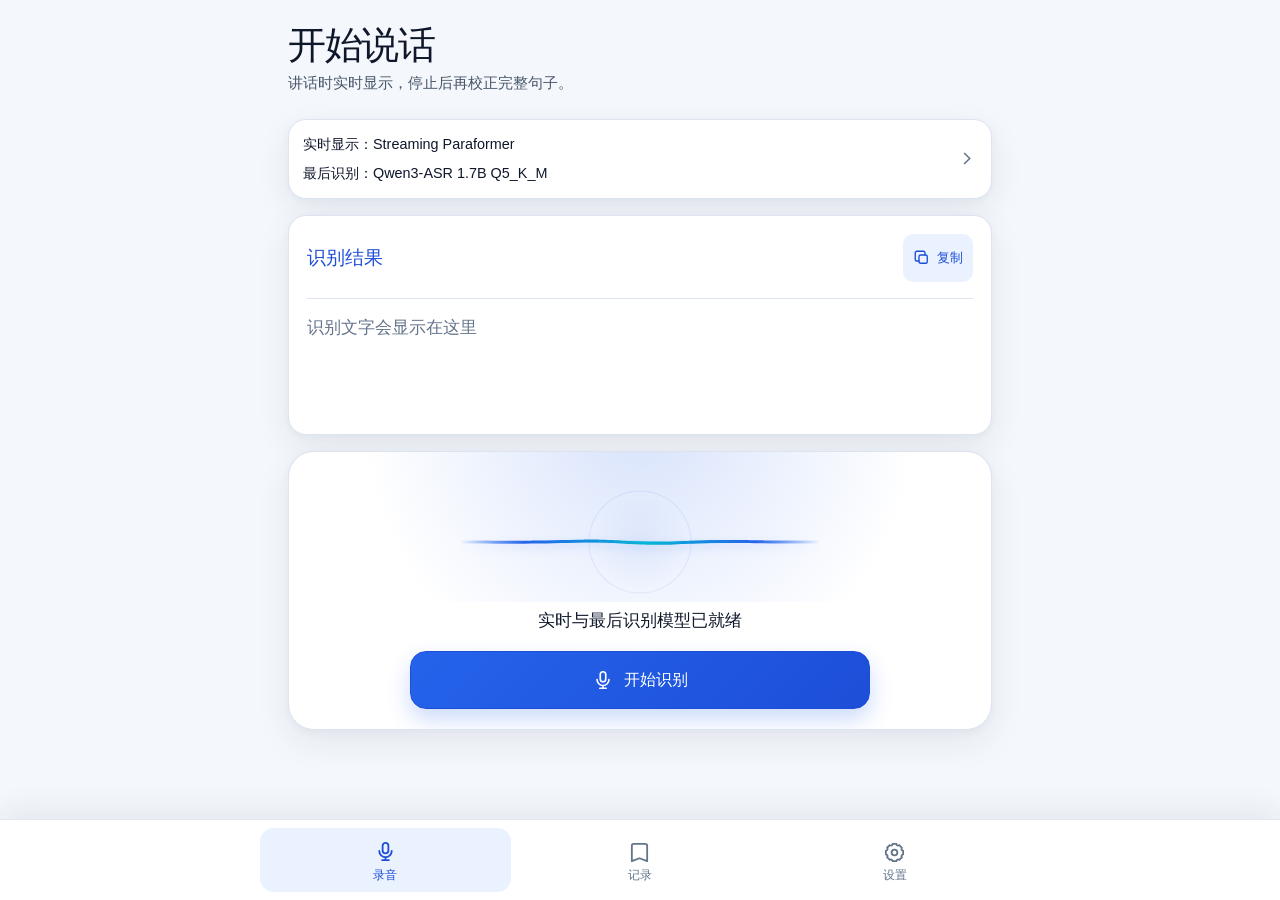
==== commit 52bf6698: "安卓端支持五模型并更新界面" ====
--- a/android-app/app/src/main/assets/web/index.html
+++ b/android-app/app/src/main/assets/web/index.html
@@ -6,7 +6,7 @@
   <meta name="color-scheme" content="light dark">
   <meta http-equiv="Content-Security-Policy" content="default-src 'self'; script-src 'self'; style-src 'self'; img-src 'self' data:; connect-src 'none'; media-src 'none'; object-src 'none'; frame-src 'none'; base-uri 'none'; form-action 'none'">
   <title>悬浮语音按钮</title>
-  <link rel="stylesheet" href="styles.css?v=20260821-08">
+  <link rel="stylesheet" href="styles.css?v=20260823-02">
 </head>
 <body>
   <a class="skip-link" href="#mainContent">跳到主要内容</a>
@@ -22,26 +22,12 @@
         </header>
 
         <button id="activeModelsButton" class="active-models-card" type="button" aria-label="查看识别模型">
-          <span class="active-models-icon" aria-hidden="true">
-            <svg viewBox="0 0 24 24"><rect x="8.5" y="3" width="7" height="11" rx="3.5"></rect><path d="M5.5 10.5v.8a6.5 6.5 0 0 0 13 0v-.8M12 17.8V21M8.5 21h7"></path></svg>
-          </span>
           <span class="active-models-copy">
-            <strong id="activeModelsTitle">Zipformer ＋ Paraformer</strong>
-            <span id="activeModelsDetail">实时出字，并在停止后分段校正</span>
+            <strong id="activeModelsTitle">实时显示：Streaming Paraformer</strong>
+            <strong id="activeModelsDetail">最后识别：Qwen3-ASR 1.7B Q5_K_M</strong>
           </span>
           <svg class="active-models-chevron" viewBox="0 0 24 24" aria-hidden="true"><path d="m9 5 7 7-7 7"></path></svg>
         </button>
-
-        <aside id="testModeBanner" class="test-mode-banner is-hidden" aria-label="识别测试模式状态">
-          <span class="test-mode-banner-icon" aria-hidden="true">
-            <svg viewBox="0 0 24 24"><path d="M9 3h6M10 3v5l-5.2 8.7A2.8 2.8 0 0 0 7.2 21h9.6a2.8 2.8 0 0 0 2.4-4.3L14 8V3"></path><path d="M7.2 15h9.6"></path></svg>
-          </span>
-          <span class="test-mode-banner-copy">
-            <strong>测试模式已开启</strong>
-            <span id="testModeBannerText">本次将保留实时初稿、第二次识别结果和录音</span>
-          </span>
-          <button id="openLatestTestButton" class="test-mode-banner-action is-hidden" type="button">查看</button>
-        </aside>
 
         <section class="transcript-card" aria-labelledby="transcriptTitle">
           <div class="section-heading compact-heading">
@@ -116,15 +102,13 @@
           <button id="clearHistoryButton" class="button button-danger-quiet" type="button">清空</button>
         </header>
 
-        <div class="search-field">
-          <svg viewBox="0 0 24 24" aria-hidden="true"><circle cx="11" cy="11" r="7"></circle><path d="m20 20-4-4"></path></svg>
-          <label class="visually-hidden" for="historySearch">搜索识别记录</label>
-          <input id="historySearch" type="search" inputmode="search" placeholder="搜索记录" autocomplete="off">
-        </div>
-
-        <div class="history-filter" role="tablist" aria-label="记录类型">
-          <button type="button" role="tab" data-history-filter="all" aria-selected="true">全部记录</button>
-          <button type="button" role="tab" data-history-filter="test" aria-selected="false">测试记录 <span id="historyTestFilterCount">1</span></button>
+        <div id="historySelectionBar" class="history-selection-bar is-hidden" role="toolbar" aria-label="批量操作">
+          <strong id="historySelectionCount">已选择 0 条</strong>
+          <div>
+            <button id="copySelectedHistoryButton" type="button">复制</button>
+            <button id="deleteSelectedHistoryButton" class="is-danger" type="button">删除</button>
+            <button id="cancelHistorySelectionButton" type="button">取消</button>
+          </div>
         </div>
 
         <div id="historyEmpty" class="empty-state">
@@ -134,78 +118,69 @@
           <h2 id="historyEmptyTitle">识别完成后会出现在这里</h2>
           <p id="historyEmptyText">最多保存 500 条；本地识别不上传录音，系统识别取决于手机语音服务。</p>
         </div>
+        <button id="loadMoreHistory" class="button button-secondary is-hidden" type="button">显示更多记录</button>
         <div id="historyList" class="history-list"></div>
-        <button id="loadMoreHistory" class="button button-secondary is-hidden" type="button">显示更多记录</button>
+        <div class="history-search-dock">
+          <div class="search-field">
+            <svg viewBox="0 0 24 24" aria-hidden="true"><circle cx="11" cy="11" r="7"></circle><path d="m20 20-4-4"></path></svg>
+            <label class="visually-hidden" for="historySearch">搜索识别记录</label>
+            <input id="historySearch" type="search" inputmode="search" placeholder="搜索记录" autocomplete="off">
+          </div>
+          <button id="copyAllHistoryButton" class="copy-all-history" type="button" aria-label="复制全部识别记录">复制全部</button>
+        </div>
       </section>
 
       <section class="page" data-page="settings" aria-labelledby="settingsTitle" hidden>
         <header class="page-header">
           <div>
             <h1 id="settingsTitle">设置</h1>
-            <p class="page-intro">选择适合中英混说的方案，并管理离线模型。</p>
+            <p class="page-intro">选择实时显示和最后识别模型。</p>
           </div>
         </header>
 
         <section class="settings-section" aria-labelledby="engineTitle">
           <div class="section-heading">
             <div>
-              <h2 id="engineTitle" class="resource-section-title">识别方案</h2>
-            </div>
-          </div>
-          <div class="engine-mode-switch" role="tablist" aria-label="识别方案类型">
-            <button type="button" role="tab" data-engine-mode="correction" aria-selected="true">识别加校正</button>
-            <button type="button" role="tab" data-engine-mode="recognition" aria-selected="false">仅识别</button>
+              <h2 id="engineTitle" class="resource-section-title">识别模型</h2>
+            </div>
+            <button id="openResourceManagerButton" class="model-manager-link" type="button">管理模型文件</button>
           </div>
           <div class="engine-options" id="engineOptions">
-            <label class="engine-card" data-engine-mode="correction">
-              <input type="radio" name="engine" value="local_dual">
-              <span class="radio-mark" aria-hidden="true"></span>
-              <span class="engine-copy"><strong>Zipformer ＋ Paraformer</strong><small>两套模型：实时出字，停止后按语音片段校正</small><em>推荐 · 2 套模型 · 约 135.5 MB</em></span>
-            </label>
-            <label class="engine-card" data-engine-mode="correction">
-              <input type="radio" name="engine" value="local_dual_qwen">
-              <span class="radio-mark" aria-hidden="true"></span>
-              <span class="engine-copy"><strong>Zipformer ＋ Qwen3-ASR</strong><small>实时出字，停止后使用高质量模型校正中英文混说</small><em>高质量 · 2 套模型 · 约 998.6 MB</em></span>
-            </label>
-            <label class="engine-card" data-engine-mode="correction">
-              <input type="radio" name="engine" value="local_dual_whisper_acft">
-              <span class="radio-mark" aria-hidden="true"></span>
-              <span class="engine-copy"><strong>Zipformer ＋ Whisper ACFT</strong><small>实时出字；停止后，Whisper ACFT 对原始录音进行第二次完整识别并生成最终文字</small><em>对照 · 2 套模型 · 约 135.3 MB</em></span>
-            </label>
-            <label class="engine-card" data-engine-mode="recognition">
-              <input type="radio" name="engine" value="local_zipformer">
-              <span class="radio-mark" aria-hidden="true"></span>
-              <span class="engine-copy"><strong>仅 Zipformer</strong><small>一套实时模型：边说边显示，响应更快</small><em>1 套模型 · 约 57.4 MB</em></span>
-            </label>
-            <label class="engine-card" data-engine-mode="recognition">
-              <input type="radio" name="engine" value="local_paraformer">
-              <span class="radio-mark" aria-hidden="true"></span>
-              <span class="engine-copy"><strong>仅 Paraformer</strong><small>一套整段模型：停止后生成文字，不显示实时结果</small><em>1 套模型 · 约 78.1 MB</em></span>
-            </label>
-            <label class="engine-card" data-engine-mode="recognition">
-              <input type="radio" name="engine" value="local_qwen">
-              <span class="radio-mark" aria-hidden="true"></span>
-              <span class="engine-copy"><strong>仅 Qwen3-ASR</strong><small>一套高质量整段模型：停止后生成文字，不显示实时结果</small><em>1 套模型 · 约 941.3 MB</em></span>
-            </label>
-            <label class="engine-card" data-engine-mode="recognition">
-              <input type="radio" name="engine" value="local_whisper_acft">
-              <span class="radio-mark" aria-hidden="true"></span>
-              <span class="engine-copy"><strong>Whisper ACFT 多语言</strong><small>停止后整段识别，针对手机短语音等待进行了优化</small><em>对照方案 · 1 套模型 · 约 78.0 MB</em></span>
-            </label>
-          </div>
-        </section>
-
-        <section class="settings-section" aria-labelledby="resourceTitle">
-          <div class="section-heading">
-            <div>
-              <h2 id="resourceTitle" class="resource-section-title">离线模型</h2>
-            </div>
-          </div>
-          <div id="resourceList" class="resource-list"></div>
-          <p id="resourceAnnouncement" class="visually-hidden" aria-live="polite" aria-atomic="true"></p>
-        </section>
-
-        <section class="settings-section overlay-appearance" aria-labelledby="overlayTitle overlayAppearanceTitle">
+            <fieldset class="engine-group">
+              <legend><strong>实时显示</strong><span>讲话时持续显示临时识别文字</span></legend>
+              <label class="engine-card">
+                <input type="radio" name="realtimeEngine" value="streaming_paraformer" checked>
+                <span class="radio-mark" aria-hidden="true"></span>
+                <span class="engine-copy"><strong>Streaming Paraformer</strong><small>运行内存约 500 MB</small></span>
+              </label>
+              <label class="engine-card">
+                <input type="radio" name="realtimeEngine" value="zipformer">
+                <span class="radio-mark" aria-hidden="true"></span>
+                <span class="engine-copy"><strong>Zipformer</strong><small>运行内存约 200 MB</small></span>
+              </label>
+            </fieldset>
+            <fieldset class="engine-group">
+              <legend><strong>最后识别</strong><span>停止录音后生成最终文字</span></legend>
+              <label class="engine-card">
+                <input type="radio" name="finalEngine" value="faster_whisper_small">
+                <span class="radio-mark" aria-hidden="true"></span>
+                <span class="engine-copy"><strong>Faster-Whisper Small</strong><small>运行内存约 1.5 GB</small></span>
+              </label>
+              <label class="engine-card">
+                <input type="radio" name="finalEngine" value="qwen3_asr_06b_int8">
+                <span class="radio-mark" aria-hidden="true"></span>
+                <span class="engine-copy"><strong>Qwen3-ASR 0.6B INT8</strong><small>运行内存约 2 GB</small></span>
+              </label>
+              <label class="engine-card">
+                <input type="radio" name="finalEngine" value="qwen3_asr_17b_q5_k_m" checked>
+                <span class="radio-mark" aria-hidden="true"></span>
+                <span class="engine-copy"><strong>Qwen3-ASR 1.7B Q5_K_M</strong><small>运行内存约 3 GB</small></span>
+              </label>
+            </fieldset>
+          </div>
+        </section>
+
+        <section class="settings-section overlay-appearance" aria-labelledby="overlayTitle">
           <div class="setting-row overlay-toggle-row">
             <div class="setting-copy">
               <h2 id="overlayTitle" class="resource-section-title">悬浮语音按钮</h2>
@@ -217,13 +192,7 @@
               <span class="switch-track" aria-hidden="true"><span class="switch-thumb"></span></span>
             </label>
           </div>
-          <div class="section-heading">
-            <div>
-              <p class="section-kicker">悬浮外观</p>
-              <h2 id="overlayAppearanceTitle">文字、大小与贴边</h2>
-            </div>
-          </div>
-          <p id="overlayEdgeHint" class="overlay-edge-hint">拖动悬浮球，松手后会自动贴近左侧或右侧边缘。</p>
+          <p id="overlayEdgeHint" class="visually-hidden">可拖动悬浮球并自动贴边。</p>
           <div id="overlayPreview" class="overlay-demo" data-side="right" style="--overlay-demo-opacity: .72; --overlay-demo-size: 64px" aria-label="可拖动并自动贴边的悬浮球预览" aria-describedby="overlayEdgeHint">
             <div id="overlayPreviewText" class="overlay-demo-text" aria-live="polite">待机：点击悬浮球开始识别。</div>
             <button id="overlayPreviewOrb" class="overlay-demo-orb" type="button" aria-pressed="false" aria-label="悬浮球当前为待机，点击开始录音">
@@ -251,7 +220,7 @@
           <div class="setting-row setting-row-compact">
             <div class="setting-copy">
               <h3>显示识别文字框</h3>
-              <p>关闭后只显示悬浮球，识别结果仍会保存到记录。</p>
+              <p>关闭后隐藏文字框，识别结果仍会保存。</p>
             </div>
             <label class="switch-control">
               <span class="visually-hidden">显示悬浮识别文字框</span>
@@ -271,36 +240,6 @@
           </div>
         </section>
 
-        <section class="settings-section test-mode-section" aria-labelledby="testModeTitle">
-          <div class="setting-row overlay-toggle-row">
-            <div class="setting-copy">
-              <h2 id="testModeTitle" class="resource-section-title">识别测试模式</h2>
-              <p>本地识别时保留实时初稿、第二次识别结果和对应录音，用于排查多字、漏字与替换错误。</p>
-            </div>
-            <label class="switch-control">
-              <span class="visually-hidden">开启识别测试模式</span>
-              <input id="testModeSwitch" type="checkbox">
-              <span class="switch-track" aria-hidden="true"><span class="switch-thumb"></span></span>
-            </label>
-          </div>
-          <div id="testModeDetails" class="test-mode-details is-hidden">
-            <div class="test-mode-retention" role="note">
-              <svg viewBox="0 0 24 24" aria-hidden="true"><path d="M12 3 4.5 6v5c0 4.7 3.1 8.1 7.5 10 4.4-1.9 7.5-5.3 7.5-10V6L12 3Z"></path><path d="M8.5 12h7M12 8.5v7"></path></svg>
-              <p><strong id="testStorageSummary">1 条测试记录 · 1.2 MB</strong><span>仅保存在本机。关闭后不再新增，已有资料不会自动删除。</span></p>
-            </div>
-            <ul class="test-mode-keeps" aria-label="测试模式保留内容">
-              <li><svg viewBox="0 0 24 24" aria-hidden="true"><path d="m5 12 4 4L19 6"></path></svg><span>Zipformer 生成的实时初稿</span></li>
-              <li><svg viewBox="0 0 24 24" aria-hidden="true"><path d="m5 12 4 4L19 6"></path></svg><span>第二次识别生成的结果</span></li>
-              <li><svg viewBox="0 0 24 24" aria-hidden="true"><path d="m5 12 4 4L19 6"></path></svg><span>生成这两份文字的原始录音</span></li>
-            </ul>
-            <p id="testModeEngineNote" class="test-mode-engine-note">组合方案会保留两次识别结果；仅识别方案只保留文字和录音。</p>
-            <div class="test-mode-actions">
-              <button id="openTestRecordsButton" class="resource-action" type="button">查看测试记录</button>
-              <button id="clearTestDataButton" class="resource-action is-danger" type="button">清空测试资料</button>
-            </div>
-          </div>
-        </section>
-
         <section class="settings-section" aria-labelledby="diagnosticsTitle">
           <div class="section-heading">
             <div>
@@ -317,7 +256,7 @@
 
         <section class="privacy-note" aria-label="隐私说明">
           <svg viewBox="0 0 24 24" aria-hidden="true"><path d="M12 3 4.5 6v5c0 4.7 3.1 8.1 7.5 10 4.4-1.9 7.5-5.3 7.5-10V6L12 3Z"></path><path d="m9 12 2 2 4-4"></path></svg>
-          <p>本地识别不会上传录音。默认不保存录音；开启测试模式时，录音和测试文字仅保存在本机，可随时清空。</p>
+          <p>本地识别不会上传录音，也不会保存录音；识别文字仅保存在本机，可随时清空。</p>
         </section>
         <p id="versionText" class="version-text"></p>
       </section>
@@ -341,68 +280,20 @@
     </nav>
   </div>
 
-  <dialog id="testDetailDialog" class="test-detail-dialog" aria-labelledby="testDetailTitle">
-    <article class="test-detail-shell">
-      <header class="test-detail-header">
-        <button id="closeTestDetailButton" class="test-detail-icon-button" type="button" aria-label="返回识别记录">
-          <svg viewBox="0 0 24 24" aria-hidden="true"><path d="m15 18-6-6 6-6"></path></svg>
-        </button>
+  <dialog id="resourceManagerDialog" class="resource-manager-dialog" aria-labelledby="resourceManagerTitle">
+    <article class="resource-manager-shell">
+      <header class="resource-manager-header">
         <div>
-          <p>测试记录</p>
-          <h2 id="testDetailTitle">二次识别对照</h2>
+          <p>本机资源</p>
+          <h2 id="resourceManagerTitle">管理模型文件</h2>
         </div>
-        <button id="deleteTestRecordButton" class="test-detail-icon-button is-danger" type="button" aria-label="删除这条测试记录">
-          <svg viewBox="0 0 24 24" aria-hidden="true"><path d="M4 7h16M9 7V4h6v3m-8 0 1 13h8l1-13M10 11v5m4-5v5"></path></svg>
+        <button id="closeResourceManagerButton" class="resource-manager-close" type="button" aria-label="关闭模型文件管理">
+          <svg viewBox="0 0 24 24" aria-hidden="true"><path d="m7 7 10 10M17 7 7 17"></path></svg>
         </button>
       </header>
-
-      <div class="test-detail-content">
-        <section class="test-audio-card" aria-labelledby="testAudioTitle">
-          <div class="test-audio-heading">
-            <div>
-              <p class="comparison-kicker">原始录音</p>
-              <h3 id="testAudioTitle">回听并核对文字</h3>
-            </div>
-            <span id="testAudioDurationBadge" class="test-audio-badge">00:12</span>
-          </div>
-          <div class="test-audio-player">
-            <button id="testAudioPlayButton" class="test-audio-play" type="button" aria-label="播放测试录音" aria-pressed="false">
-              <svg class="icon-play" viewBox="0 0 24 24" aria-hidden="true"><path d="m9 6 9 6-9 6Z"></path></svg>
-              <svg class="icon-pause" viewBox="0 0 24 24" aria-hidden="true"><path d="M9 7v10M15 7v10"></path></svg>
-            </button>
-            <div class="test-audio-progress-wrap">
-              <input id="testAudioProgress" type="range" min="0" max="1000" value="0" aria-label="录音播放进度">
-              <div class="test-audio-times"><span id="testAudioCurrentTime">00:00</span><span id="testAudioTotalTime">00:12</span></div>
-            </div>
-          </div>
-          <p class="test-audio-note">预览使用模拟播放器；正式功能会播放这次识别实际保存的录音。</p>
-        </section>
-
-        <section class="test-decision-card" aria-labelledby="testDecisionTitle">
-          <span class="test-decision-icon" aria-hidden="true"><svg viewBox="0 0 24 24"><path d="m5 12 4 4L19 6"></path></svg></span>
-          <div><p id="testDecisionTitle">最终采用</p><strong id="testDecisionText">实时初稿</strong></div>
-          <span id="testDifferenceSummary" class="test-difference-summary">二次识别新增 9 字</span>
-        </section>
-
-        <section class="comparison-block comparison-before" aria-labelledby="beforeCalibrationTitle">
-          <div class="comparison-heading">
-            <div><p id="beforeCalibrationKicker" class="comparison-kicker">Zipformer 实时识别</p><h3 id="beforeCalibrationTitle">实时初稿</h3></div>
-            <button id="copyBeforeCalibrationButton" class="comparison-copy" type="button">复制</button>
-          </div>
-          <p id="beforeCalibrationText" class="comparison-text"></p>
-        </section>
-
-        <section id="afterCalibrationBlock" class="comparison-block comparison-after" aria-labelledby="afterCalibrationTitle">
-          <div class="comparison-heading">
-            <div><p id="afterCalibrationKicker" class="comparison-kicker">第二次完整识别</p><h3 id="afterCalibrationTitle">二次整段识别结果</h3></div>
-            <button id="copyAfterCalibrationButton" class="comparison-copy" type="button">复制</button>
-          </div>
-          <p id="afterCalibrationText" class="comparison-text"></p>
-          <div class="diff-legend" role="note"><span aria-hidden="true"></span><p><strong>第二次识别新增</strong>　请结合上方录音判断是否为多出的文字</p></div>
-        </section>
-
-        <p id="testRecordMeta" class="test-record-meta"></p>
-      </div>
+      <p class="resource-manager-intro">可下载、暂停、校验或删除手机上的模型文件。</p>
+      <div id="resourceList" class="resource-list"></div>
+      <p id="resourceAnnouncement" class="visually-hidden" aria-live="polite" aria-atomic="true"></p>
     </article>
   </dialog>
 
@@ -421,6 +312,6 @@
   </dialog>
 
   <div id="toast" class="toast" role="status" aria-live="polite" aria-atomic="true"></div>
-  <script src="app.js?v=20260821-08" defer></script>
+  <script src="app.js?v=20260823-02" defer></script>
 </body>
 </html>
--- a/android-app/app/src/main/assets/web/styles.css
+++ b/android-app/app/src/main/assets/web/styles.css
@@ -498,9 +498,9 @@
 .active-models-card {
   width: 100%;
   display: grid;
-  grid-template-columns: 42px minmax(0, 1fr) 20px;
-  align-items: center;
-  gap: 12px;
+  grid-template-columns: minmax(0, 1fr) 20px;
+  align-items: center;
+  gap: 14px;
   margin: 0 0 16px;
   padding: 13px 14px;
   color: var(--color-text);
@@ -524,9 +524,9 @@
 }
 
 .active-models-icon svg { width: 23px; fill: none; stroke: currentColor; stroke-width: 1.8; }
-.active-models-copy { min-width: 0; display: grid; gap: 2px; }
+.active-models-copy { min-width: 0; display: grid; gap: 7px; }
 .active-models-copy small { color: var(--color-text-tertiary); font-size: 0.75rem; }
-.active-models-copy strong { overflow: hidden; font-size: 0.94rem; text-overflow: ellipsis; white-space: nowrap; }
+.active-models-copy strong { overflow: hidden; font-size: 0.9rem; font-weight: 540; text-overflow: ellipsis; white-space: nowrap; }
 .active-models-copy span { color: var(--color-text-secondary); font-size: 0.78rem; }
 .active-models-chevron { width: 19px; fill: none; stroke: var(--color-text-tertiary); stroke-width: 2; }
 
@@ -717,17 +717,78 @@
 
 .page[data-page="history"] {
   flex-direction: column;
+  padding-bottom: calc(96px + env(safe-area-inset-bottom));
 }
 
 .page[data-page="history"]:not([hidden]) {
   display: flex;
 }
+
+.history-selection-bar {
+  position: sticky;
+  z-index: 13;
+  top: 10px;
+  display: flex;
+  align-items: center;
+  justify-content: space-between;
+  gap: 10px;
+  margin: -8px 0 10px;
+  padding: 8px 10px 8px 14px;
+  border: 1px solid color-mix(in srgb, var(--color-primary) 28%, var(--color-border));
+  border-radius: 16px;
+  background: color-mix(in srgb, var(--color-surface) 94%, transparent);
+  box-shadow: 0 8px 24px rgba(35, 57, 91, 0.12);
+  backdrop-filter: blur(16px);
+  -webkit-backdrop-filter: blur(16px);
+}
+
+.history-selection-bar strong { color: var(--color-primary-strong); font-size: 0.9rem; }
+.history-selection-bar > div { display: flex; gap: 4px; }
+.history-selection-bar button { min-height: 40px; padding: 0 11px; border: 0; border-radius: 11px; background: var(--color-primary-soft); color: var(--color-primary-strong); font-weight: 740; cursor: pointer; }
+.history-selection-bar button.is-danger { background: var(--color-danger-soft); color: var(--color-danger); }
 
 .history-list {
   display: grid;
   gap: 12px;
   margin-top: auto;
   padding-top: 12px;
+}
+
+.history-search-dock {
+  position: sticky;
+  z-index: 12;
+  bottom: calc(72px + env(safe-area-inset-bottom));
+  display: grid;
+  grid-template-columns: minmax(0, 1fr) auto;
+  gap: 10px;
+  margin: 14px -6px -4px;
+  padding: 8px 6px;
+  background: linear-gradient(to bottom, transparent, var(--color-background) 28%);
+}
+
+.copy-all-history {
+  min-width: 86px;
+  height: 50px;
+  padding: 0 14px;
+  border: 1px solid color-mix(in srgb, var(--color-primary) 26%, var(--color-border));
+  border-radius: 15px;
+  background: var(--color-surface);
+  color: var(--color-primary-strong);
+  box-shadow: 0 8px 26px rgba(35, 57, 91, 0.12);
+  font-size: 0.9rem;
+  font-weight: 760;
+  cursor: pointer;
+}
+
+.copy-all-history:disabled {
+  color: var(--color-text-tertiary);
+  cursor: default;
+  opacity: 0.55;
+}
+
+.history-search-dock .search-field {
+  margin-bottom: 0;
+  box-shadow: 0 8px 26px rgba(35, 57, 91, 0.12);
 }
 
 .history-card {
@@ -744,6 +805,9 @@
 }
 
 .history-card:active { transform: scale(0.992); }
+.history-card.is-selected { border-color: var(--color-primary); background: var(--color-primary-soft); box-shadow: 0 0 0 2px color-mix(in srgb, var(--color-primary) 16%, transparent); }
+.history-list.is-selection-mode .history-remove { display: none; }
+.history-card.is-selected::before { position: absolute; z-index: 2; top: 19px; right: 20px; display: grid; width: 22px; height: 22px; place-items: center; border-radius: 50%; background: var(--color-primary); color: white; content: "✓"; font-size: 0.8rem; font-weight: 800; }
 .history-card:focus-visible { outline: 3px solid color-mix(in srgb, var(--color-primary) 72%, transparent); outline-offset: 3px; }
 
 .history-text {
@@ -1116,6 +1180,40 @@
   margin-top: 10px;
 }
 
+.engine-group {
+  display: grid;
+  gap: 10px;
+  min-width: 0;
+  margin: 0;
+  padding: 0;
+  border: 0;
+}
+
+.engine-group + .engine-group {
+  margin-top: 12px;
+  padding-top: 18px;
+  border-top: 1px solid var(--color-border);
+}
+
+.engine-group legend {
+  display: grid;
+  gap: 3px;
+  width: 100%;
+  margin-bottom: 2px;
+  padding: 0;
+}
+
+.engine-group legend strong {
+  color: var(--color-text);
+  font-size: 0.92rem;
+}
+
+.engine-group legend span {
+  color: var(--color-text-tertiary);
+  font-size: 0.75rem;
+  line-height: 1.45;
+}
+
 .engine-card {
   position: relative;
   display: grid;
@@ -1190,6 +1288,22 @@
 .resource-section-title {
   color: var(--color-primary-strong) !important;
 }
+
+.model-manager-link {
+  min-height: 40px;
+  margin: -8px -8px -8px 0;
+  padding: 0 8px;
+  border: 0;
+  border-radius: 10px;
+  background: transparent;
+  color: var(--color-text-tertiary);
+  font: inherit;
+  font-size: 0.78rem;
+  font-weight: 620;
+  cursor: pointer;
+}
+
+.model-manager-link:active { background: var(--color-surface-muted); }
 
 .resource-list {
   display: grid;
@@ -1512,6 +1626,65 @@
   color: var(--color-text);
   box-shadow: 0 26px 70px rgba(0, 0, 0, 0.28);
 }
+
+.resource-manager-dialog {
+  width: min(calc(100% - 24px), 560px);
+  max-height: calc(100dvh - 32px);
+  margin: auto;
+  padding: 0;
+  overflow: hidden;
+  border: 1px solid var(--color-border);
+  border-radius: 24px;
+  background: var(--color-surface-raised);
+  color: var(--color-text);
+  box-shadow: 0 26px 70px rgba(0, 0, 0, 0.28);
+}
+
+.resource-manager-dialog::backdrop { background: rgba(3, 8, 18, 0.56); }
+
+.resource-manager-shell {
+  max-height: calc(100dvh - 32px);
+  padding: 0 18px 22px;
+  overflow: auto;
+  overscroll-behavior: contain;
+}
+
+.resource-manager-header {
+  position: sticky;
+  z-index: 2;
+  top: 0;
+  display: flex;
+  align-items: center;
+  justify-content: space-between;
+  gap: 14px;
+  margin: 0 -18px;
+  padding: 18px;
+  border-bottom: 1px solid color-mix(in srgb, var(--color-border) 86%, transparent);
+  background: color-mix(in srgb, var(--color-surface-raised) 96%, transparent);
+  backdrop-filter: blur(18px);
+  -webkit-backdrop-filter: blur(18px);
+}
+
+.resource-manager-header p,
+.resource-manager-header h2 { margin: 0; }
+.resource-manager-header p { margin-bottom: 3px; color: var(--color-text-tertiary); font-size: 0.72rem; }
+.resource-manager-header h2 { font-size: 1.16rem; }
+
+.resource-manager-close {
+  display: grid;
+  width: 44px;
+  height: 44px;
+  flex: 0 0 auto;
+  place-items: center;
+  border: 0;
+  border-radius: 13px;
+  background: var(--color-surface-muted);
+  color: var(--color-text-secondary);
+  cursor: pointer;
+}
+
+.resource-manager-close svg { width: 20px; fill: none; stroke: currentColor; stroke-width: 2; stroke-linecap: round; }
+.resource-manager-intro { margin: 16px 2px 0; color: var(--color-text-secondary); font-size: 0.82rem; line-height: 1.55; }
 
 .test-detail-dialog {
   width: 100%;
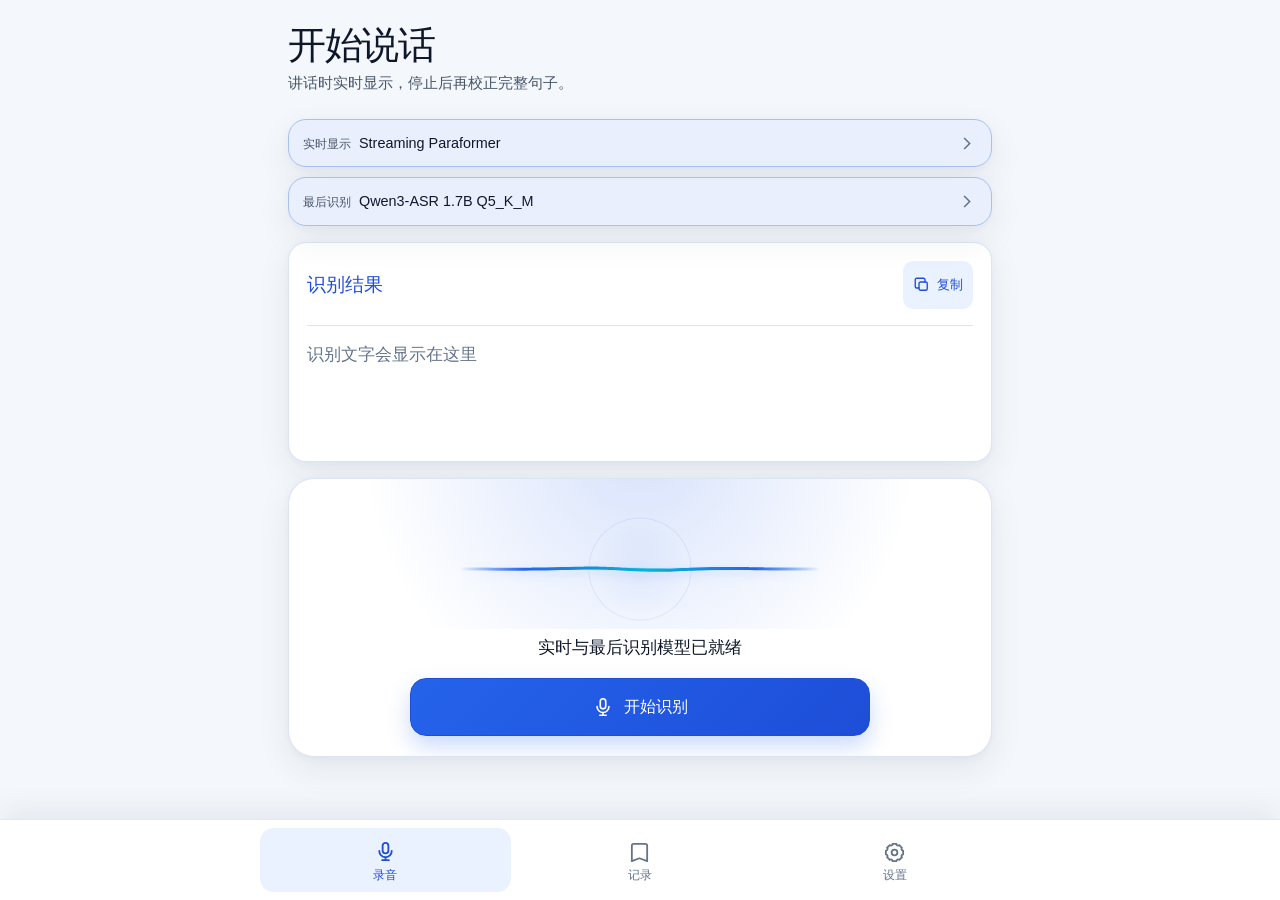
==== commit 4138c270: "安卓模型卡片显示真实加载进度" ====
--- a/android-app/app/src/main/assets/web/index.html
+++ b/android-app/app/src/main/assets/web/index.html
@@ -6,7 +6,7 @@
   <meta name="color-scheme" content="light dark">
   <meta http-equiv="Content-Security-Policy" content="default-src 'self'; script-src 'self'; style-src 'self'; img-src 'self' data:; connect-src 'none'; media-src 'none'; object-src 'none'; frame-src 'none'; base-uri 'none'; form-action 'none'">
   <title>悬浮语音按钮</title>
-  <link rel="stylesheet" href="styles.css?v=20260823-02">
+  <link rel="stylesheet" href="styles.css?v=20260823-03">
 </head>
 <body>
   <a class="skip-link" href="#mainContent">跳到主要内容</a>
@@ -21,13 +21,26 @@
           </div>
         </header>
 
-        <button id="activeModelsButton" class="active-models-card" type="button" aria-label="查看识别模型">
-          <span class="active-models-copy">
-            <strong id="activeModelsTitle">实时显示：Streaming Paraformer</strong>
-            <strong id="activeModelsDetail">最后识别：Qwen3-ASR 1.7B Q5_K_M</strong>
-          </span>
-          <svg class="active-models-chevron" viewBox="0 0 24 24" aria-hidden="true"><path d="m9 5 7 7-7 7"></path></svg>
-        </button>
+        <div class="active-models-list" aria-label="当前识别模型">
+          <button id="realtimeModelButton" class="active-models-card" type="button" aria-label="查看实时显示模型">
+            <span class="active-model-progress" aria-hidden="true"></span>
+            <span class="active-models-copy">
+              <span class="active-model-label">实时显示</span>
+              <strong id="realtimeModelName">Streaming Paraformer</strong>
+              <small id="realtimeModelProgress" class="is-hidden"></small>
+            </span>
+            <svg class="active-models-chevron" viewBox="0 0 24 24" aria-hidden="true"><path d="m9 5 7 7-7 7"></path></svg>
+          </button>
+          <button id="finalModelButton" class="active-models-card" type="button" aria-label="查看最后识别模型">
+            <span class="active-model-progress" aria-hidden="true"></span>
+            <span class="active-models-copy">
+              <span class="active-model-label">最后识别</span>
+              <strong id="finalModelName">Qwen3-ASR 1.7B Q5_K_M</strong>
+              <small id="finalModelProgress" class="is-hidden"></small>
+            </span>
+            <svg class="active-models-chevron" viewBox="0 0 24 24" aria-hidden="true"><path d="m9 5 7 7-7 7"></path></svg>
+          </button>
+        </div>
 
         <section class="transcript-card" aria-labelledby="transcriptTitle">
           <div class="section-heading compact-heading">
@@ -312,6 +325,6 @@
   </dialog>
 
   <div id="toast" class="toast" role="status" aria-live="polite" aria-atomic="true"></div>
-  <script src="app.js?v=20260823-02" defer></script>
+  <script src="app.js?v=20260823-03" defer></script>
 </body>
 </html>
--- a/android-app/app/src/main/assets/web/styles.css
+++ b/android-app/app/src/main/assets/web/styles.css
@@ -495,14 +495,25 @@
   transition: background-color var(--duration-fast) ease, transform var(--duration-fast) var(--ease-out);
 }
 
+.active-models-list {
+  display: grid;
+  gap: 10px;
+  margin: 0 0 16px;
+}
+
 .active-models-card {
+  --model-progress: 0%;
+  --model-ready-background: color-mix(in srgb, var(--color-primary) 10%, var(--color-surface-raised));
+  position: relative;
+  isolation: isolate;
+  overflow: hidden;
   width: 100%;
   display: grid;
   grid-template-columns: minmax(0, 1fr) 20px;
   align-items: center;
   gap: 14px;
-  margin: 0 0 16px;
-  padding: 13px 14px;
+  margin: 0;
+  padding: 12px 14px;
   color: var(--color-text);
   text-align: left;
   border: 1px solid var(--color-border);
@@ -513,6 +524,34 @@
 
 .active-models-card:active { transform: scale(0.985); }
 
+.active-model-progress {
+  position: absolute;
+  z-index: -1;
+  inset: 0 auto 0 0;
+  width: var(--model-progress);
+  background: var(--model-ready-background);
+  transition: width 320ms var(--ease-out);
+}
+
+.active-models-card.is-loading {
+  border-color: color-mix(in srgb, var(--color-primary) 44%, var(--color-border));
+}
+
+.active-models-card.is-ready {
+  border-color: color-mix(in srgb, var(--color-primary) 28%, var(--color-border));
+  background: var(--model-ready-background);
+}
+
+.active-models-card.is-loading.is-indeterminate .active-model-progress {
+  width: 42%;
+  animation: model-card-loading 1.25s ease-in-out infinite;
+}
+
+@keyframes model-card-loading {
+  from { transform: translateX(-105%); }
+  to { transform: translateX(245%); }
+}
+
 .active-models-icon {
   width: 42px;
   height: 42px;
@@ -524,10 +563,11 @@
 }
 
 .active-models-icon svg { width: 23px; fill: none; stroke: currentColor; stroke-width: 1.8; }
-.active-models-copy { min-width: 0; display: grid; gap: 7px; }
-.active-models-copy small { color: var(--color-text-tertiary); font-size: 0.75rem; }
+.active-models-copy { min-width: 0; display: flex; align-items: baseline; gap: 8px; }
+.active-models-copy small { flex: none; color: var(--color-primary); font-size: 0.78rem; font-weight: 650; }
 .active-models-copy strong { overflow: hidden; font-size: 0.9rem; font-weight: 540; text-overflow: ellipsis; white-space: nowrap; }
 .active-models-copy span { color: var(--color-text-secondary); font-size: 0.78rem; }
+.active-model-label { white-space: nowrap; }
 .active-models-chevron { width: 19px; fill: none; stroke: var(--color-text-tertiary); stroke-width: 2; }
 
 .test-mode-banner {
@@ -1974,6 +2014,13 @@
     scroll-behavior: auto !important;
   }
 
+  .active-models-card.is-loading.is-indeterminate .active-model-progress {
+    width: 100%;
+    opacity: 0.45;
+    animation: none;
+    transform: none;
+  }
+
 
   .wave-halo,
   .nav-icon,
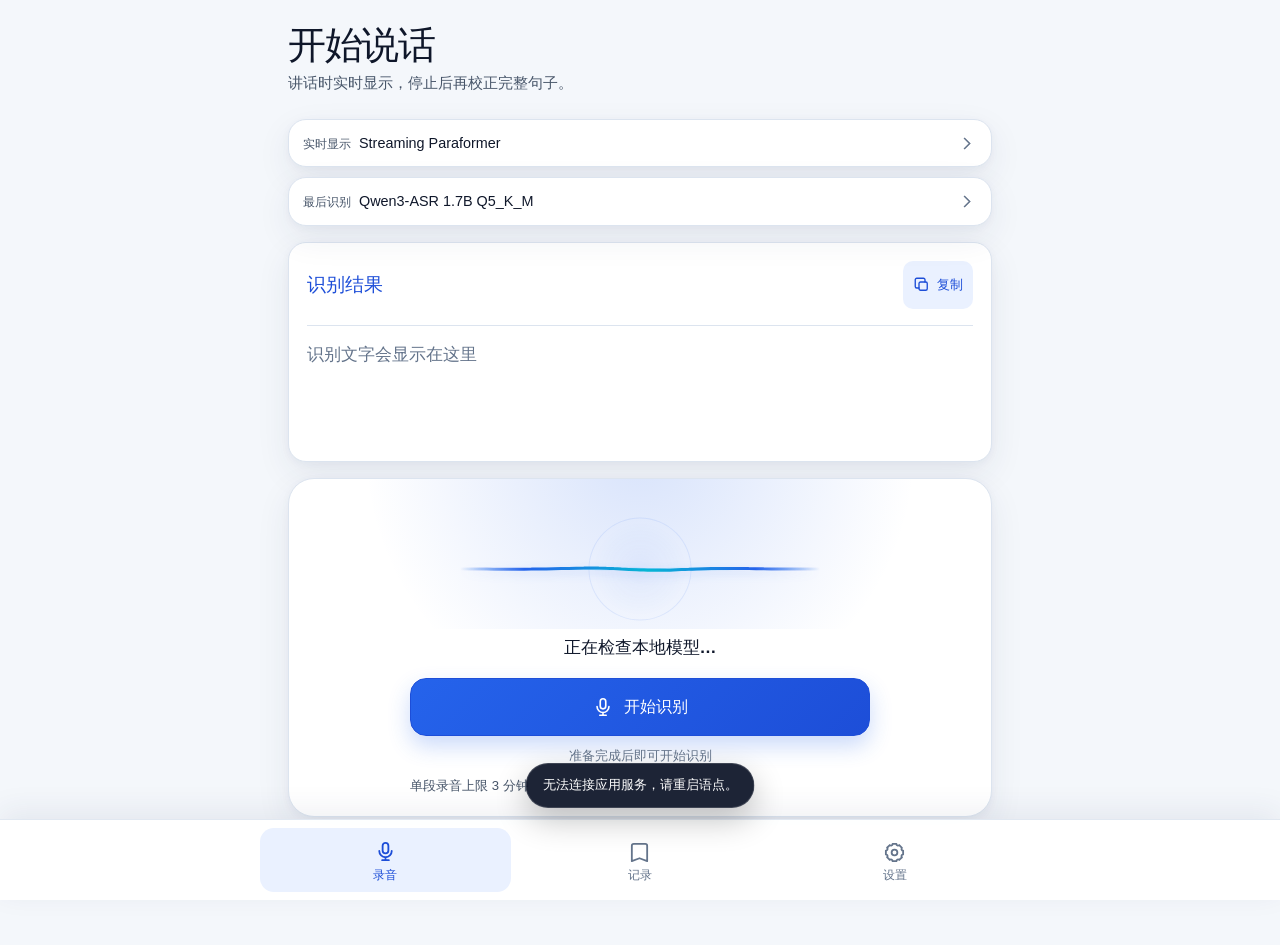
==== commit c0bd687d: "安卓0.15.0：应用确认界面并内置三模型" ====
--- a/android-app/app/src/main/assets/web/index.html
+++ b/android-app/app/src/main/assets/web/index.html
@@ -6,7 +6,8 @@
   <meta name="color-scheme" content="light dark">
   <meta http-equiv="Content-Security-Policy" content="default-src 'self'; script-src 'self'; style-src 'self'; img-src 'self' data:; connect-src 'none'; media-src 'none'; object-src 'none'; frame-src 'none'; base-uri 'none'; form-action 'none'">
   <title>悬浮语音按钮</title>
-  <link rel="stylesheet" href="styles.css?v=20260823-03">
+  <script src="theme.js"></script>
+  <link rel="stylesheet" href="styles.css?v=20260824-01">
 </head>
 <body>
   <a class="skip-link" href="#mainContent">跳到主要内容</a>
@@ -44,8 +45,9 @@
 
         <section class="transcript-card" aria-labelledby="transcriptTitle">
           <div class="section-heading compact-heading">
-            <div>
+            <div class="transcript-heading-copy">
               <h2 id="transcriptTitle" class="transcript-section-title">识别结果</h2>
+              <span id="finalRecognitionStatus" class="final-recognition-status is-hidden" role="status">最后识别中···</span>
             </div>
             <button id="copyTranscriptButton" class="icon-text-button" type="button">
               <svg viewBox="0 0 24 24" aria-hidden="true">
@@ -97,6 +99,7 @@
             </button>
             <button id="cancelButton" class="button button-quiet is-hidden" type="button">取消本次</button>
             <p id="statusHint" class="status-hint">准备完成后即可开始识别</p>
+            <p id="recordingLimitText" class="recording-limit" role="timer" aria-live="off">单段录音上限 3 分钟</p>
           </div>
         </section>
 
@@ -150,6 +153,16 @@
             <p class="page-intro">选择实时显示和最后识别模型。</p>
           </div>
         </header>
+
+        <section class="settings-section" aria-labelledby="themeTitle">
+          <div class="setting-row theme-setting-row">
+            <h2 id="themeTitle" class="resource-section-title">界面主题</h2>
+            <div class="theme-options" role="group" aria-labelledby="themeTitle">
+              <button type="button" data-theme-choice="light" aria-pressed="false">白色</button>
+              <button type="button" data-theme-choice="dark" aria-pressed="false">黑色</button>
+            </div>
+          </div>
+        </section>
 
         <section class="settings-section" aria-labelledby="engineTitle">
           <div class="section-heading">
@@ -166,11 +179,6 @@
                 <span class="radio-mark" aria-hidden="true"></span>
                 <span class="engine-copy"><strong>Streaming Paraformer</strong><small>运行内存约 500 MB</small></span>
               </label>
-              <label class="engine-card">
-                <input type="radio" name="realtimeEngine" value="zipformer">
-                <span class="radio-mark" aria-hidden="true"></span>
-                <span class="engine-copy"><strong>Zipformer</strong><small>运行内存约 200 MB</small></span>
-              </label>
             </fieldset>
             <fieldset class="engine-group">
               <legend><strong>最后识别</strong><span>停止录音后生成最终文字</span></legend>
@@ -178,11 +186,6 @@
                 <input type="radio" name="finalEngine" value="faster_whisper_small">
                 <span class="radio-mark" aria-hidden="true"></span>
                 <span class="engine-copy"><strong>Faster-Whisper Small</strong><small>运行内存约 1.5 GB</small></span>
-              </label>
-              <label class="engine-card">
-                <input type="radio" name="finalEngine" value="qwen3_asr_06b_int8">
-                <span class="radio-mark" aria-hidden="true"></span>
-                <span class="engine-copy"><strong>Qwen3-ASR 0.6B INT8</strong><small>运行内存约 2 GB</small></span>
               </label>
               <label class="engine-card">
                 <input type="radio" name="finalEngine" value="qwen3_asr_17b_q5_k_m" checked>
@@ -233,7 +236,6 @@
           <div class="setting-row setting-row-compact">
             <div class="setting-copy">
               <h3>显示识别文字框</h3>
-              <p>关闭后隐藏文字框，识别结果仍会保存。</p>
             </div>
             <label class="switch-control">
               <span class="visually-hidden">显示悬浮识别文字框</span>
@@ -251,20 +253,6 @@
             <input id="overlaySize" type="range" min="48" max="88" step="2" value="64">
             <output id="overlaySizeValue" for="overlaySize">64 dp</output>
           </div>
-        </section>
-
-        <section class="settings-section" aria-labelledby="diagnosticsTitle">
-          <div class="section-heading">
-            <div>
-              <p class="section-kicker">排查问题</p>
-              <h2 id="diagnosticsTitle">诊断与日志</h2>
-            </div>
-          </div>
-          <p class="section-description">诊断摘要不包含录音或识别正文，可在反馈问题时复制。</p>
-          <button id="copyDiagnosticsButton" class="diagnostics-action" type="button">
-            <svg viewBox="0 0 24 24" aria-hidden="true"><rect x="8" y="8" width="11" height="11" rx="2"></rect><path d="M16 8V6a2 2 0 0 0-2-2H6a2 2 0 0 0-2 2v8a2 2 0 0 0 2 2h2"></path></svg>
-            <span>复制诊断信息</span>
-          </button>
         </section>
 
         <section class="privacy-note" aria-label="隐私说明">
@@ -325,6 +313,6 @@
   </dialog>
 
   <div id="toast" class="toast" role="status" aria-live="polite" aria-atomic="true"></div>
-  <script src="app.js?v=20260823-03" defer></script>
+  <script src="app.js?v=20260824-01" defer></script>
 </body>
 </html>
--- a/android-app/app/src/main/assets/web/styles.css
+++ b/android-app/app/src/main/assets/web/styles.css
@@ -1,8 +1,9 @@
 :root {
-  color-scheme: light dark;
+  color-scheme: light;
   --color-primary: #2563eb;
   --color-primary-strong: #1d4ed8;
   --color-primary-soft: #eaf1ff;
+  --color-on-primary: #ffffff;
   --color-accent: #0891b2;
   --color-background: #f4f7fb;
   --color-surface: #ffffff;
@@ -35,30 +36,30 @@
   text-rendering: optimizeLegibility;
 }
 
-@media (prefers-color-scheme: dark) {
-  :root {
-    --color-primary: #6ea0ff;
-    --color-primary-strong: #8ab3ff;
-    --color-primary-soft: #162a4f;
-    --color-accent: #4dd4ed;
-    --color-background: #09111f;
-    --color-surface: #111c2e;
-    --color-surface-raised: #162237;
-    --color-surface-muted: #0d1727;
-    --color-text: #f3f7ff;
-    --color-text-secondary: #bac7d9;
-    --color-text-tertiary: #93a4ba;
-    --color-border: #27364c;
-    --color-border-strong: #384a63;
-    --color-danger: #ff8b84;
-    --color-danger-soft: #3c1b20;
-    --color-warning: #ffc071;
-    --color-warning-soft: #3d2912;
-    --color-success: #5ce1b7;
-    --color-success-soft: #12382f;
-    --shadow-card: 0 14px 38px rgba(0, 0, 0, 0.24), 0 2px 8px rgba(0, 0, 0, 0.18);
-    --shadow-nav: 0 -8px 30px rgba(0, 0, 0, 0.28);
-  }
+:root[data-theme="dark"] {
+  color-scheme: dark;
+  --color-primary: #6ea0ff;
+  --color-primary-strong: #8ab3ff;
+  --color-primary-soft: #162a4f;
+  --color-on-primary: #09111f;
+  --color-accent: #4dd4ed;
+  --color-background: #09111f;
+  --color-surface: #111c2e;
+  --color-surface-raised: #162237;
+  --color-surface-muted: #0d1727;
+  --color-text: #f3f7ff;
+  --color-text-secondary: #bac7d9;
+  --color-text-tertiary: #93a4ba;
+  --color-border: #27364c;
+  --color-border-strong: #384a63;
+  --color-danger: #ff8b84;
+  --color-danger-soft: #3c1b20;
+  --color-warning: #ffc071;
+  --color-warning-soft: #3d2912;
+  --color-success: #5ce1b7;
+  --color-success-soft: #12382f;
+  --shadow-card: 0 14px 38px rgba(0, 0, 0, 0.24), 0 2px 8px rgba(0, 0, 0, 0.18);
+  --shadow-nav: 0 -8px 30px rgba(0, 0, 0, 0.28);
 }
 
 * {
@@ -345,13 +346,14 @@
 .button-primary {
   border-color: var(--color-primary-strong);
   background: linear-gradient(135deg, var(--color-primary), var(--color-primary-strong));
-  color: #ffffff;
+  color: var(--color-on-primary);
   box-shadow: 0 10px 22px color-mix(in srgb, var(--color-primary) 24%, transparent);
 }
 
 .button-primary[data-active="true"] {
   border-color: color-mix(in srgb, var(--color-text) 15%, var(--color-primary));
   background: var(--color-text);
+  color: var(--color-background);
   box-shadow: none;
 }
 
@@ -435,6 +437,20 @@
 }
 
 .compact-heading .transcript-section-title { color: var(--color-primary-strong); }
+
+.transcript-heading-copy {
+  display: flex;
+  min-width: 0;
+  align-items: baseline;
+  gap: 10px;
+}
+
+.final-recognition-status {
+  color: var(--color-text-tertiary);
+  font-size: 0.78rem;
+  font-weight: 540;
+  white-space: nowrap;
+}
 
 .icon-text-button {
   display: inline-flex;
@@ -850,6 +866,29 @@
 .history-card.is-selected::before { position: absolute; z-index: 2; top: 19px; right: 20px; display: grid; width: 22px; height: 22px; place-items: center; border-radius: 50%; background: var(--color-primary); color: white; content: "✓"; font-size: 0.8rem; font-weight: 800; }
 .history-card:focus-visible { outline: 3px solid color-mix(in srgb, var(--color-primary) 72%, transparent); outline-offset: 3px; }
 
+.history-card.is-pending {
+  min-height: 116px;
+  padding-right: 16px;
+  border-color: color-mix(in srgb, var(--color-primary) 24%, var(--color-border));
+  background: color-mix(in srgb, var(--color-primary) 5%, var(--color-surface-raised));
+  cursor: default;
+}
+
+.history-card.is-pending:active { transform: none; }
+
+.history-pending-status {
+  display: inline-flex;
+  min-height: 26px;
+  align-items: center;
+  margin: 0 0 10px;
+  padding: 0 9px;
+  border-radius: 999px;
+  background: var(--color-primary-soft);
+  color: var(--color-primary-strong);
+  font-size: 0.75rem;
+  font-weight: 680;
+}
+
 .history-text {
   margin: 0;
   color: var(--color-text);
@@ -1012,12 +1051,12 @@
   background:
     radial-gradient(circle at 18% 22%, rgba(85, 134, 255, 0.26), transparent 34%),
     radial-gradient(circle at 82% 78%, rgba(55, 201, 196, 0.22), transparent 38%),
-    linear-gradient(145deg, #e9effc, #f8fbff 58%, #e8f5f4);
+    linear-gradient(145deg, var(--color-primary-soft), var(--color-surface-muted) 58%, var(--color-background));
 }
 .overlay-demo::before {
   position: absolute;
   inset: 0;
-  background-image: linear-gradient(rgba(255,255,255,.34) 1px, transparent 1px), linear-gradient(90deg, rgba(255,255,255,.34) 1px, transparent 1px);
+  background-image: linear-gradient(color-mix(in srgb, var(--color-text) 8%, transparent) 1px, transparent 1px), linear-gradient(90deg, color-mix(in srgb, var(--color-text) 8%, transparent) 1px, transparent 1px);
   background-size: 20px 20px;
   content: "";
   pointer-events: none;
@@ -1028,9 +1067,9 @@
   top: var(--overlay-demo-text-y, 50%);
   max-width: none;
   padding: 11px 13px;
-  border: 1px solid rgba(255, 255, 255, 0.78);
+  border: 1px solid var(--color-border-strong);
   border-radius: 14px;
-  background: rgba(255, 255, 255, 0.68);
+  background: color-mix(in srgb, var(--color-surface) 92%, transparent);
   color: var(--color-text);
   font-size: 0.78rem;
   line-height: 1.5;
@@ -1456,35 +1495,6 @@
   color: var(--color-danger);
 }
 
-.diagnostics-action {
-  display: inline-flex;
-  min-height: 48px;
-  width: 100%;
-  align-items: center;
-  justify-content: center;
-  gap: 9px;
-  margin-top: 13px;
-  border: 1px solid var(--color-border-strong);
-  border-radius: 12px;
-  background: var(--color-surface-muted);
-  color: var(--color-primary-strong);
-  cursor: pointer;
-  font: inherit;
-  font-size: 0.88rem;
-  font-weight: 720;
-  transition: background-color var(--duration-fast) ease, border-color var(--duration-fast) ease, transform var(--duration-fast) var(--ease-out);
-}
-
-.diagnostics-action svg {
-  width: 19px;
-  height: 19px;
-  fill: none;
-  stroke: currentColor;
-  stroke-linecap: round;
-  stroke-linejoin: round;
-  stroke-width: 1.8;
-}
-
 .setting-row {
   display: grid;
   grid-template-columns: 44px minmax(0, 1fr) auto;
@@ -2076,3 +2086,13 @@
   display: none;
   width: 0;
 }
+
+.theme-setting-row { display: flex; align-items: center; justify-content: space-between; gap: 16px; flex-wrap: wrap; }
+.theme-setting-row h2 { margin: 0; }
+.theme-options { display: flex; gap: 4px; padding: 4px; border: 1px solid var(--color-border); border-radius: 14px; background: var(--color-surface-muted); }
+.theme-options button { min-height: 44px; min-width: 68px; padding: 8px 16px; border: 1px solid transparent; border-radius: 10px; background: transparent; color: var(--color-text-secondary); cursor: pointer; }
+.theme-options button[aria-pressed="true"] { border-color: var(--color-primary); background: var(--color-primary-soft); color: var(--color-primary-strong); font-weight: 500; }
+
+
+.recording-limit { margin: 0; color: var(--color-text-secondary); font-size: .82rem; font-variant-numeric: tabular-nums; }
+.recording-limit.is-near-limit { color: var(--color-warning); font-weight: 500; }
